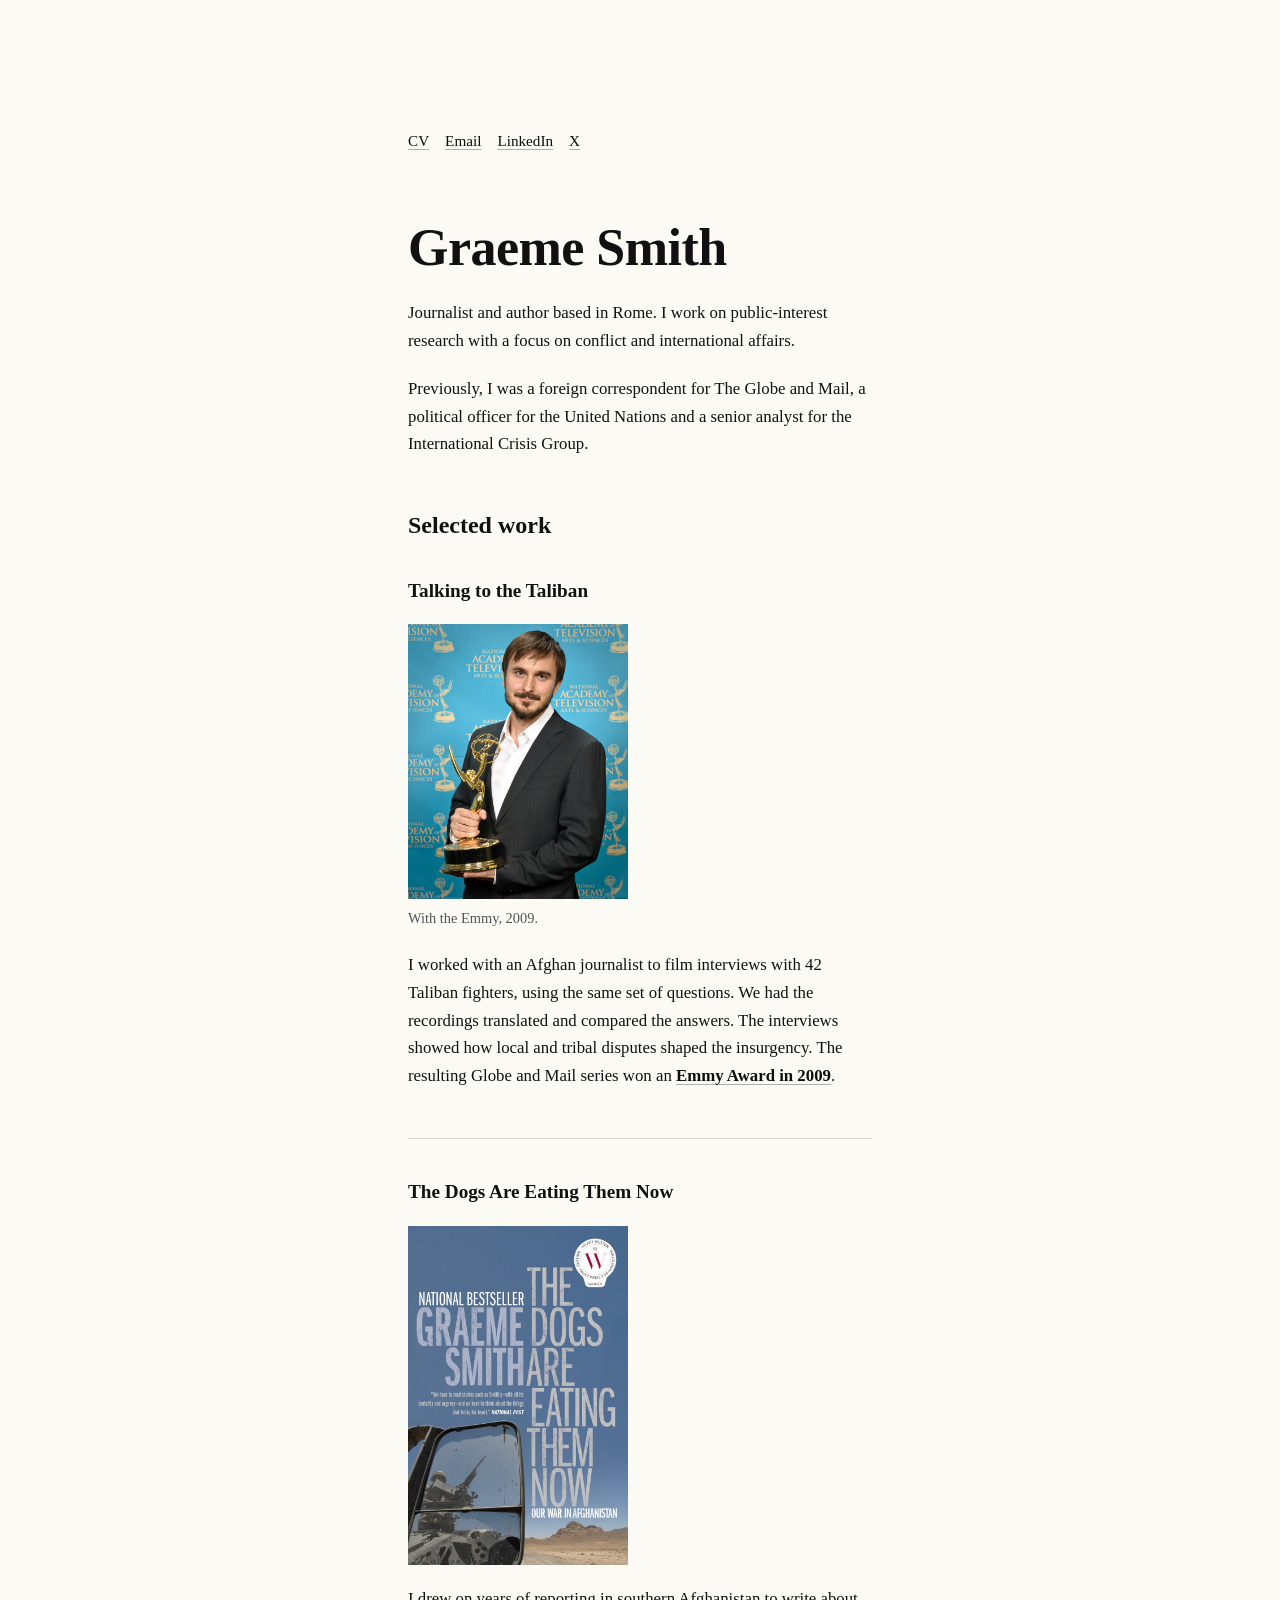
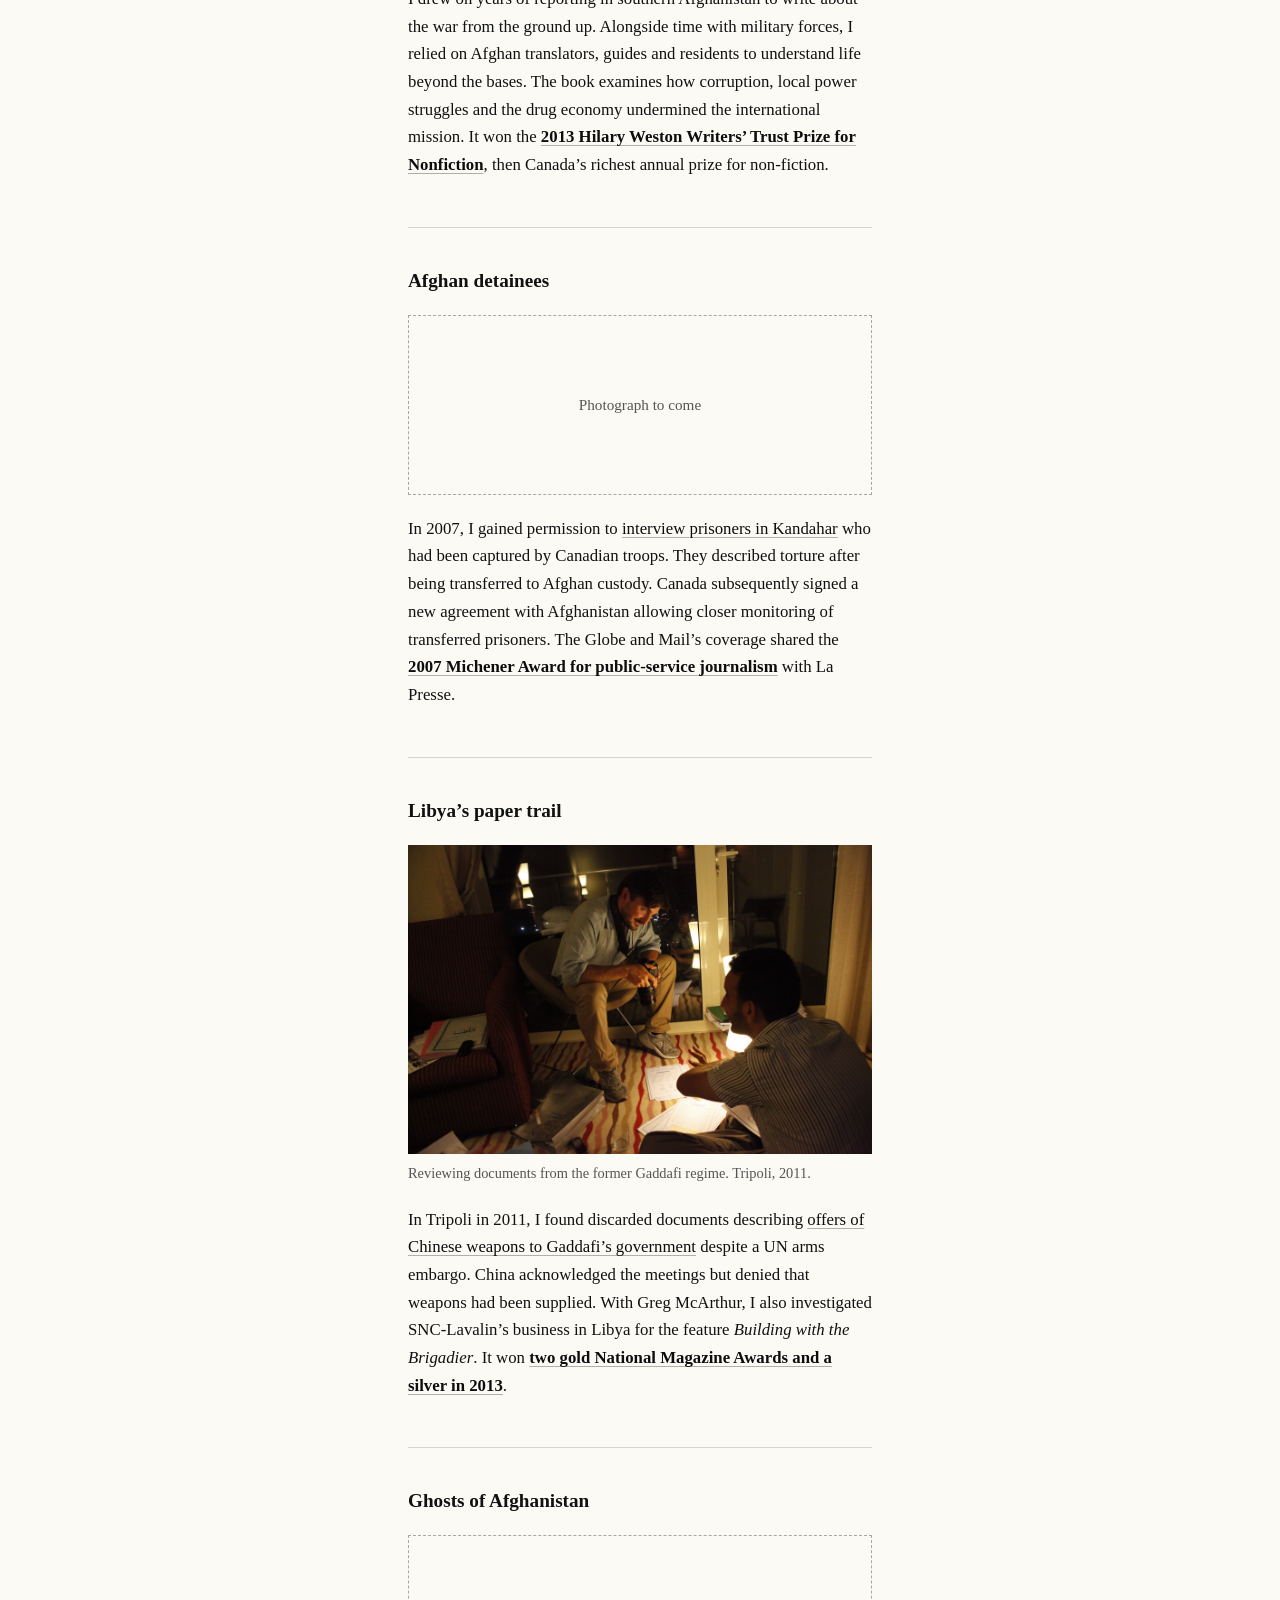
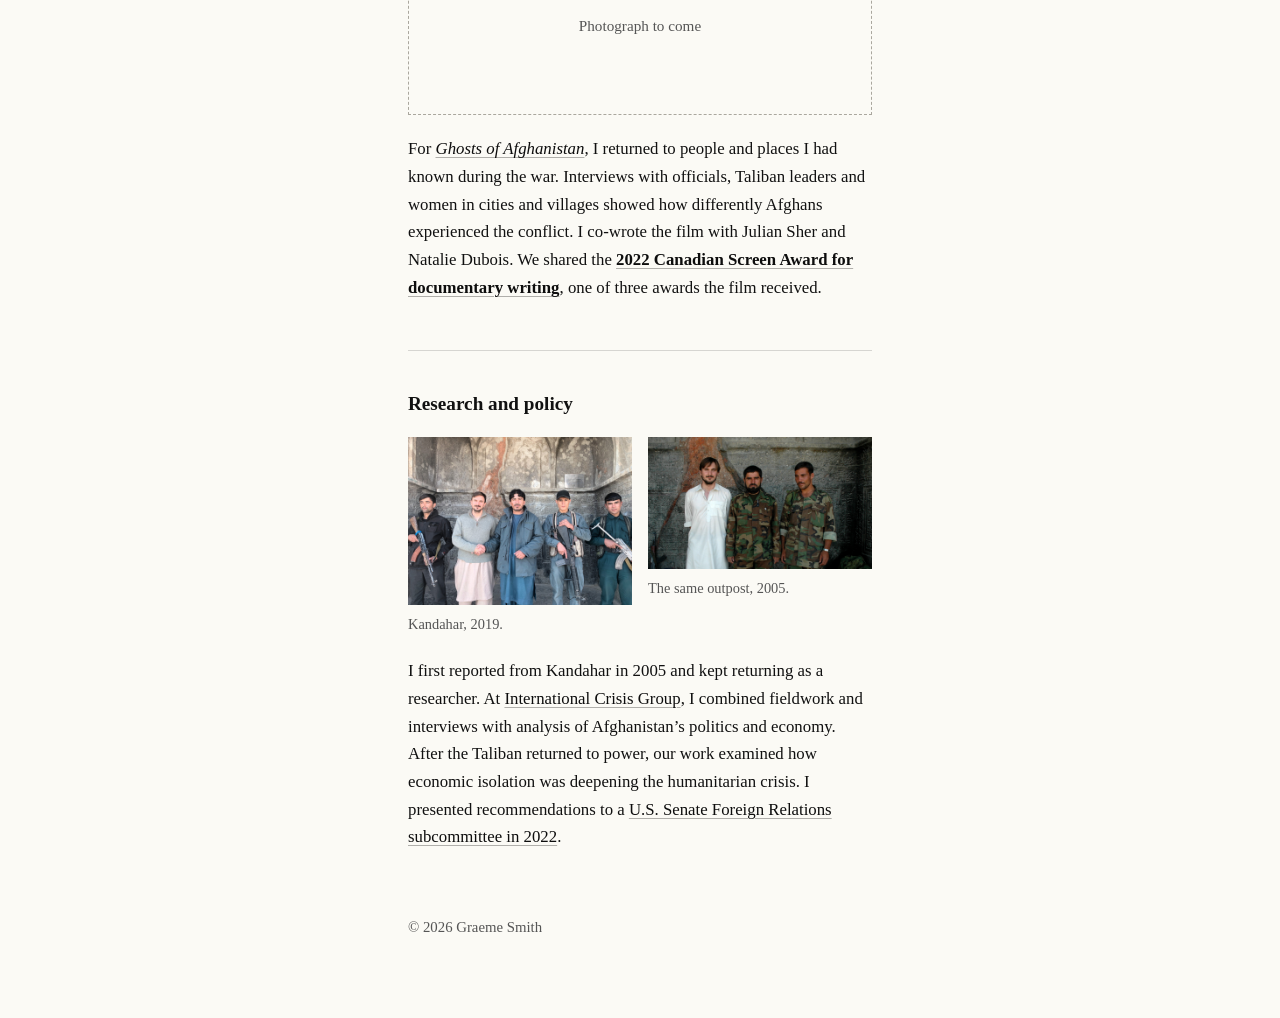
==== index.html @ 14d17f0c "Simplify header links and use revised biography" ====
<!doctype html>
<html lang="en">
<head>
  <meta charset="utf-8" />
  <title>Graeme Smith</title>
  <meta name="viewport" content="width=device-width, initial-scale=1" />
  <meta name="description" content="Graeme Smith is a journalist and author based in Rome. Public-interest research with a focus on conflict and international affairs." />
  <meta property="og:title" content="Graeme Smith" />
  <meta property="og:description" content="Journalist and author. Public-interest research with a focus on conflict and international affairs." />
  <meta property="og:type" content="website" />
  <meta property="og:url" content="https://graemesmith.com/" />
  <style>
    :root {
      --bg: #FBFAF5;
      --fg: #111111;
      --muted: #555555;
      --link: #0d0d0d;
      --line: rgba(0,0,0,0.15);
      --link-underline: rgba(0,0,0,0.3);
      --maxw: 58ch;
    }
    html, body { min-height: 100%; }
    body {
      margin: 0;
      background: var(--bg);
      color: var(--fg);
      font-family: ui-serif, Georgia, Cambria, "Times New Roman", Times, serif;
      line-height: 1.65;
      -webkit-font-smoothing: antialiased;
      text-rendering: optimizeLegibility;
    }
    .wrap {
      max-width: var(--maxw);
      padding: 8rem 1.25rem 4rem;
      margin: 0 auto;
    }
    a {
      color: var(--link);
      text-decoration: underline;
      text-decoration-color: var(--link-underline);
      text-underline-offset: 0.2em;
      text-decoration-thickness: 1px;
    }
    a:hover { text-decoration-color: currentColor; }
    a:focus-visible {
      outline: 2px solid currentColor;
      outline-offset: 4px;
    }
    header nav {
      display: flex;
      flex-wrap: wrap;
      gap: 1rem;
    }
    header nav {
      font-size: 0.95rem;
      margin-bottom: 4rem;
    }
    h1 {
      font-weight: 600;
      font-size: clamp(2.25rem, 4.5vw, 3.25rem);
      line-height: 1.2;
      letter-spacing: -0.01em;
      margin: 0 0 1.25rem;
    }
    .bio { margin: 0; font-size: 1.05rem; }
    .bio + .bio { margin-top: 1.25rem; }
    .selected-work { margin-top: 3rem; }
    h2 {
      font-weight: 600;
      font-size: 1.5rem;
      margin: 0 0 2rem;
    }
    h3 {
      font-weight: 600;
      font-size: 1.2rem;
      line-height: 1.4;
      margin: 0 0 1.25rem;
    }
    article + article {
      border-top: 1px solid var(--line);
      margin-top: 3rem;
      padding-top: 2.5rem;
    }
    .story {
      font-size: 1.05rem;
      margin: 1.25rem 0 0;
    }
    figure { margin: 0; }
    img {
      display: block;
      width: 100%;
      height: auto;
    }
    figcaption {
      margin-top: 0.5rem;
      color: var(--muted);
      font-size: 0.9rem;
    }
    .portrait { max-width: 220px; }
    .book-cover { max-width: 220px; }
    .photo-pair {
      display: grid;
      grid-template-columns: repeat(2, minmax(0, 1fr));
      align-items: start;
      gap: 1rem;
    }
    .photo-placeholder {
      box-sizing: border-box;
      min-height: 180px;
      border: 1px dashed #aaa79e;
      display: grid;
      place-items: center;
      padding: 1rem;
      color: var(--muted);
      text-align: center;
      font-size: 0.95rem;
    }
    footer {
      margin-top: 4rem;
      font-size: 0.925rem;
      color: var(--muted);
    }
    @media (max-width: 520px) {
      .wrap { padding-top: 5rem; }
      .photo-pair { grid-template-columns: 1fr; }
    }
  </style>
</head>
<body>
  <main class="wrap" id="top">
    <header>
      <nav aria-label="Site">
        <a href="Graeme-Smith-CV.pdf">CV</a>
        <a href="mailto:smithg@gmail.com">Email</a>
        <a href="https://www.linkedin.com/in/smithkabul/" rel="me">LinkedIn</a>
        <a href="https://x.com/smithkabul" rel="me">X</a>
      </nav>
    </header>

    <h1>Graeme Smith</h1>
    <p class="bio">Journalist and author based in Rome. I work on public-interest research with a focus on conflict and international affairs.</p>
    <p class="bio">Previously, I was a foreign correspondent for The Globe and Mail, a political officer for the United Nations and a senior analyst for the International Crisis Group.</p>

    <section class="selected-work" id="selected-work" aria-labelledby="work-heading">
      <h2 id="work-heading">Selected work</h2>

      <article aria-labelledby="taliban-heading">
        <h3 id="taliban-heading">Talking to the Taliban</h3>
        <figure class="portrait">
          <img src="images/graeme-smith-emmy-2009.jpg" width="400" height="500" alt="Graeme Smith holding the Emmy Award for Talking to the Taliban in 2009" decoding="async" />
          <figcaption>With the Emmy, 2009.</figcaption>
        </figure>
        <p class="story">I worked with an Afghan journalist to film interviews with 42 Taliban fighters, using the same set of questions. We had the recordings translated and compared the answers. The interviews showed how local and tribal disputes shaped the insurgency. The resulting Globe and Mail series won an <a href="https://www.torontomu.ca/content/dam/senate/senate-meetings/agenda/2009/20091103agenmin.pdf#page=10" aria-label="Emmy Award record (PDF)"><strong>Emmy Award in 2009</strong></a>.</p>
      </article>

      <article aria-labelledby="book-heading">
        <h3 id="book-heading">The Dogs Are Eating Them Now</h3>
        <figure class="book-cover">
          <a href="https://www.penguinrandomhouse.com/books/675215/the-dogs-are-eating-them-now-by-graeme-smith/">
            <img src="images/the-dogs-are-eating-them-now-cover.jpg" width="778" height="1200" alt="Cover of The Dogs Are Eating Them Now: Our War in Afghanistan, by Graeme Smith" loading="lazy" decoding="async" />
          </a>
        </figure>
        <p class="story">I drew on years of reporting in southern Afghanistan to write about the war from the ground up. Alongside time with military forces, I relied on Afghan translators, guides and residents to understand life beyond the bases. The book examines how corruption, local power struggles and the drug economy undermined the international mission. It won the <a href="https://www.writerstrust.com/authors/graeme-smith"><strong>2013 Hilary Weston Writers’ Trust Prize for Nonfiction</strong></a>, then Canada’s richest annual prize for non-fiction.</p>
      </article>

      <article aria-labelledby="detainees-heading">
        <h3 id="detainees-heading">Afghan detainees</h3>
        <div class="photo-placeholder" role="img" aria-label="Photograph placeholder for the Afghan detainee reporting">Photograph to come</div>
        <p class="story">In 2007, I gained permission to <a href="https://rabble.ca/general/reporting-torture-afghanistan/">interview prisoners in Kandahar</a> who had been captured by Canadian troops. They described torture after being transferred to Afghan custody. Canada subsequently signed a new agreement with Afghanistan allowing closer monitoring of transferred prisoners. The Globe and Mail’s coverage shared the <a href="https://www.michenerawards.ca/the-michener-award/info/"><strong>2007 Michener Award for public-service journalism</strong></a> with La Presse.</p>
      </article>

      <article aria-labelledby="libya-heading">
        <h3 id="libya-heading">Libya’s paper trail</h3>
        <figure>
          <img src="images/graeme-smith-tripoli-2011.jpg" width="2048" height="1365" alt="Graeme Smith examining documents while reporting in Tripoli in 2011" loading="lazy" decoding="async" />
          <figcaption>Reviewing documents from the former Gaddafi regime. Tripoli, 2011.</figcaption>
        </figure>
        <p class="story">In Tripoli in 2011, I found discarded documents describing <a href="https://www.abc.net.au/worldtoday/archive/articles/2011/09/06/s3310943.htm">offers of Chinese weapons to Gaddafi’s government</a> despite a UN arms embargo. China acknowledged the meetings but denied that weapons had been supplied. With Greg McArthur, I also investigated SNC-Lavalin’s business in Libya for the feature <cite>Building with the Brigadier</cite>. It won <a href="https://magazine-awards.com/en/2013/06/07/announcing-the-winners-of-the-36th-national-magazine-awards/"><strong>two gold National Magazine Awards and a silver in 2013</strong></a>.</p>
      </article>

      <article aria-labelledby="ghosts-heading">
        <h3 id="ghosts-heading">Ghosts of Afghanistan</h3>
        <div class="photo-placeholder" role="img" aria-label="Photograph placeholder for Ghosts of Afghanistan">Photograph to come</div>
        <p class="story">For <a href="https://javafilms.fr/film/ghosts-of-afghanistan/"><cite>Ghosts of Afghanistan</cite></a>, I returned to people and places I had known during the war. Interviews with officials, Taliban leaders and women in cities and villages showed how differently Afghans experienced the conflict. I co-wrote the film with Julian Sher and Natalie Dubois. We shared the <a href="https://tvo.me/tvo-and-tvokids-earn-major-honours-at-2022-canadian-screen-awards/"><strong>2022 Canadian Screen Award for documentary writing</strong></a>, one of three awards the film received.</p>
      </article>

      <article aria-labelledby="research-heading">
        <h3 id="research-heading">Research and policy</h3>
        <div class="photo-pair">
          <figure>
            <img src="images/graeme-smith-kandahar-2019.jpg" width="2048" height="1536" alt="Graeme Smith with men at a military outpost on the western outskirts of Kandahar city in 2019" loading="lazy" decoding="async" />
            <figcaption>Kandahar, 2019.</figcaption>
          </figure>
          <figure>
            <img src="images/graeme-smith-kandahar-2005.jpg" width="2048" height="1204" alt="Graeme Smith with men at the same military outpost in Kandahar in 2005" loading="lazy" decoding="async" />
            <figcaption>The same outpost, 2005.</figcaption>
          </figure>
        </div>
        <p class="story">I first reported from Kandahar in 2005 and kept returning as a researcher. At <a href="https://www.crisisgroup.org/who-we-are/people/graeme-smith">International Crisis Group</a>, I combined fieldwork and interviews with analysis of Afghanistan’s politics and economy. After the Taliban returned to power, our work examined how economic isolation was deepening the humanitarian crisis. I presented recommendations to a <a href="https://www.foreign.senate.gov/imo/media/doc/020922_Smith_Testimony.pdf" aria-label="Written testimony to the U.S. Senate Foreign Relations subcommittee (PDF)">U.S. Senate Foreign Relations subcommittee in 2022</a>.</p>
      </article>
    </section>

    <footer>
      <p>© <span id="y"></span> Graeme Smith</p>
    </footer>
  </main>

  <script>
    document.getElementById('y').textContent = new Date().getFullYear();
  </script>
</body>
</html>
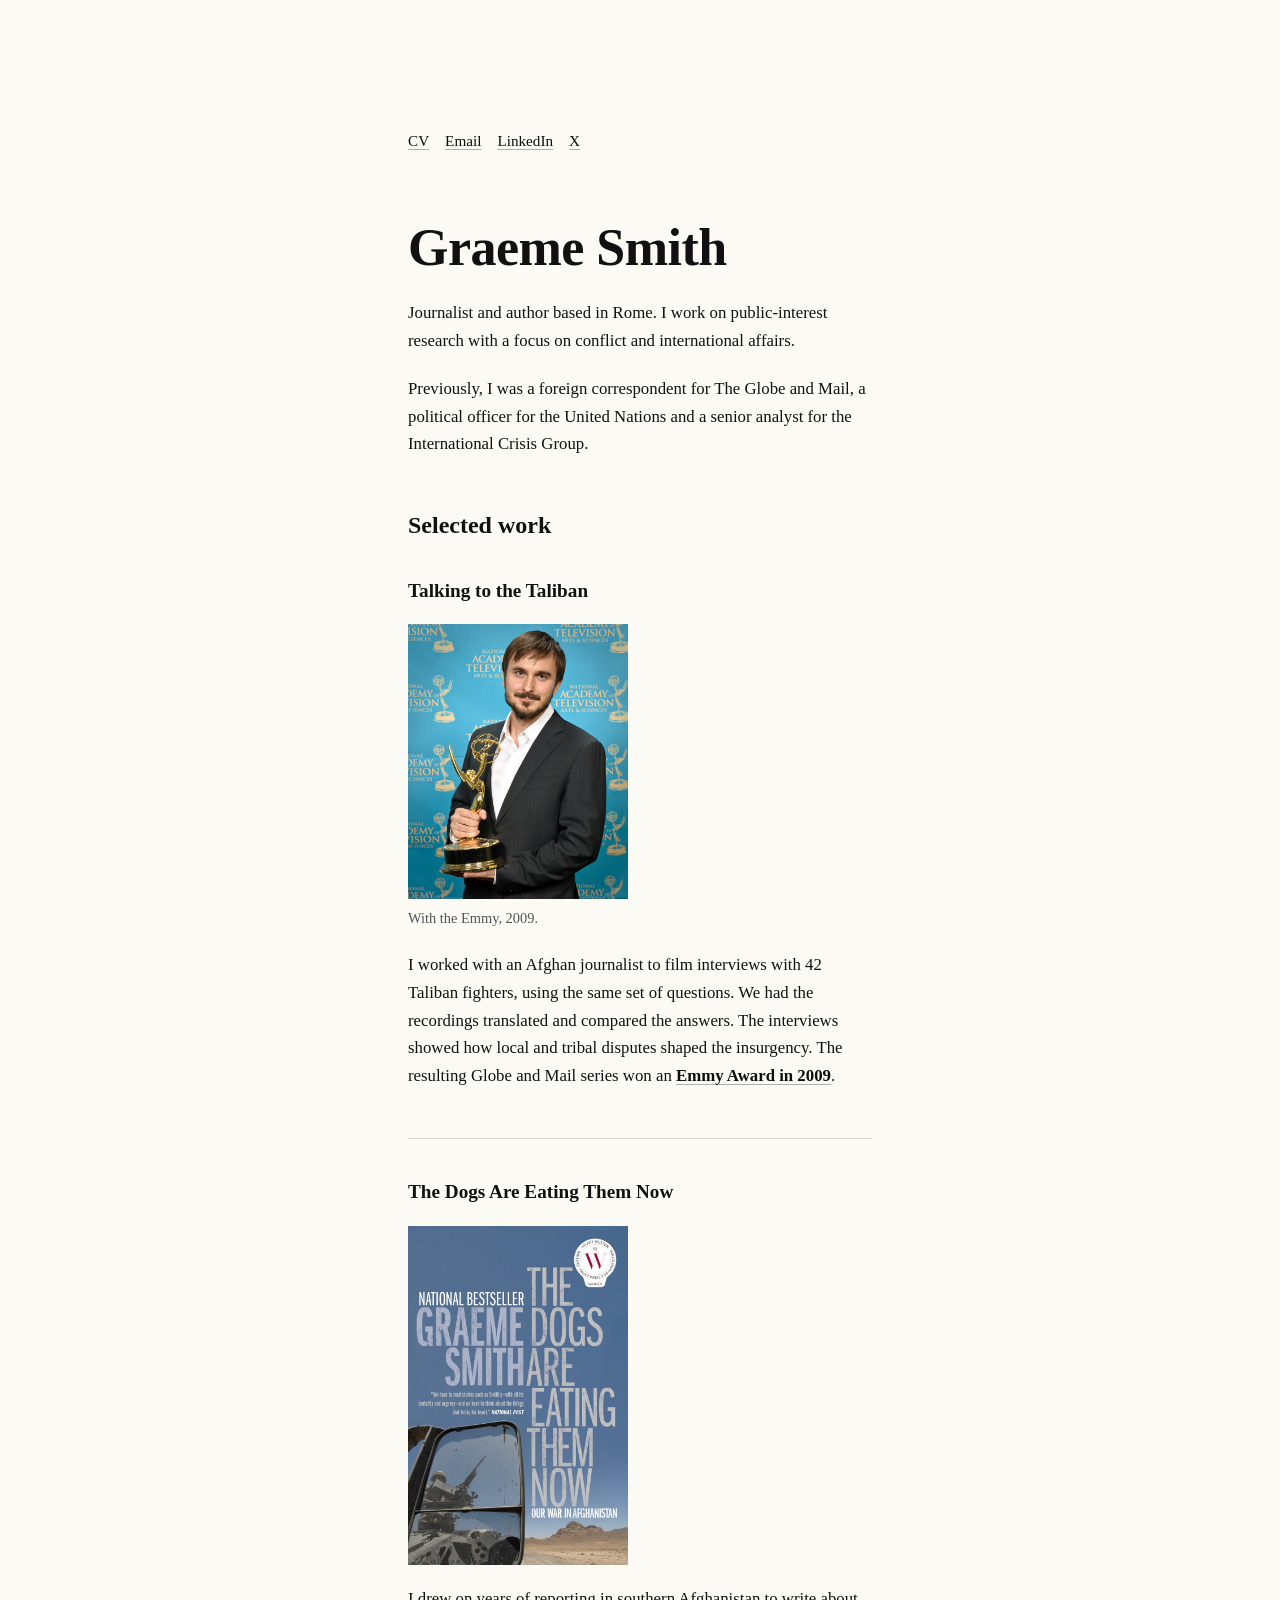
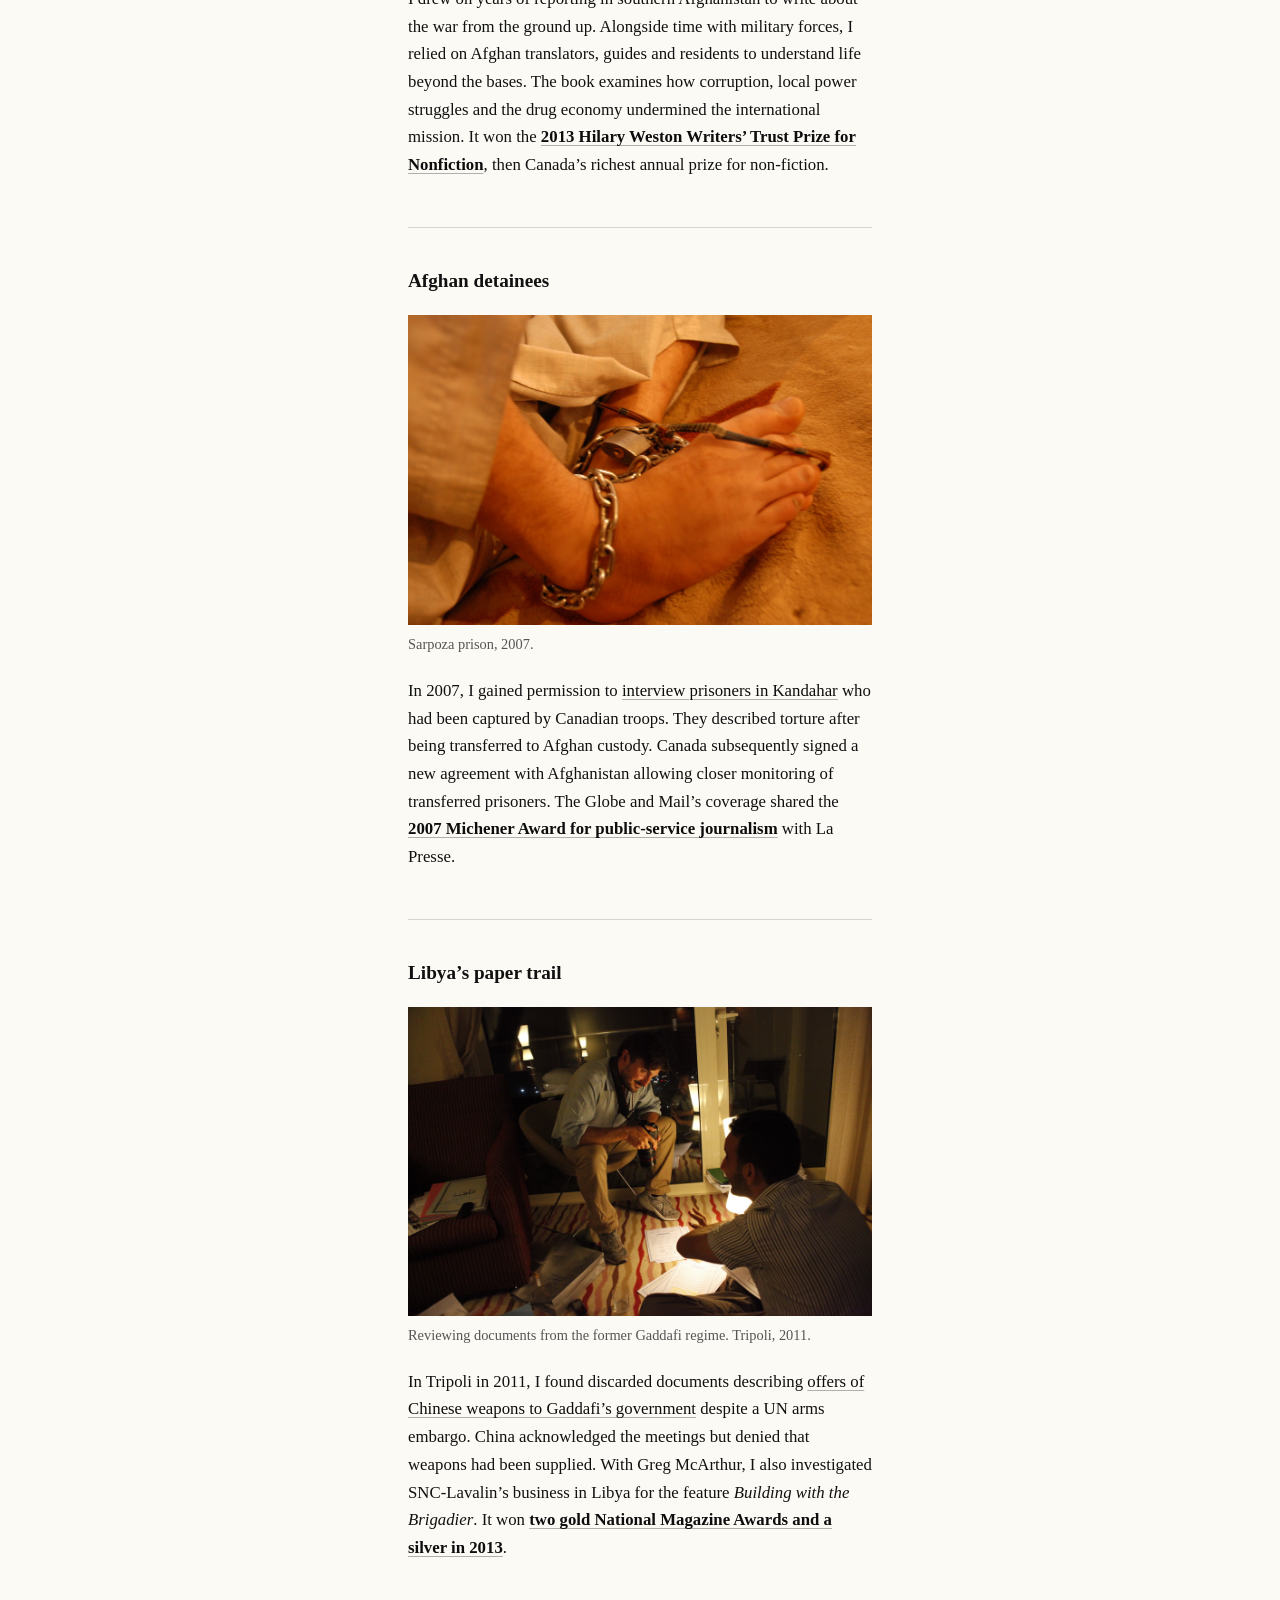
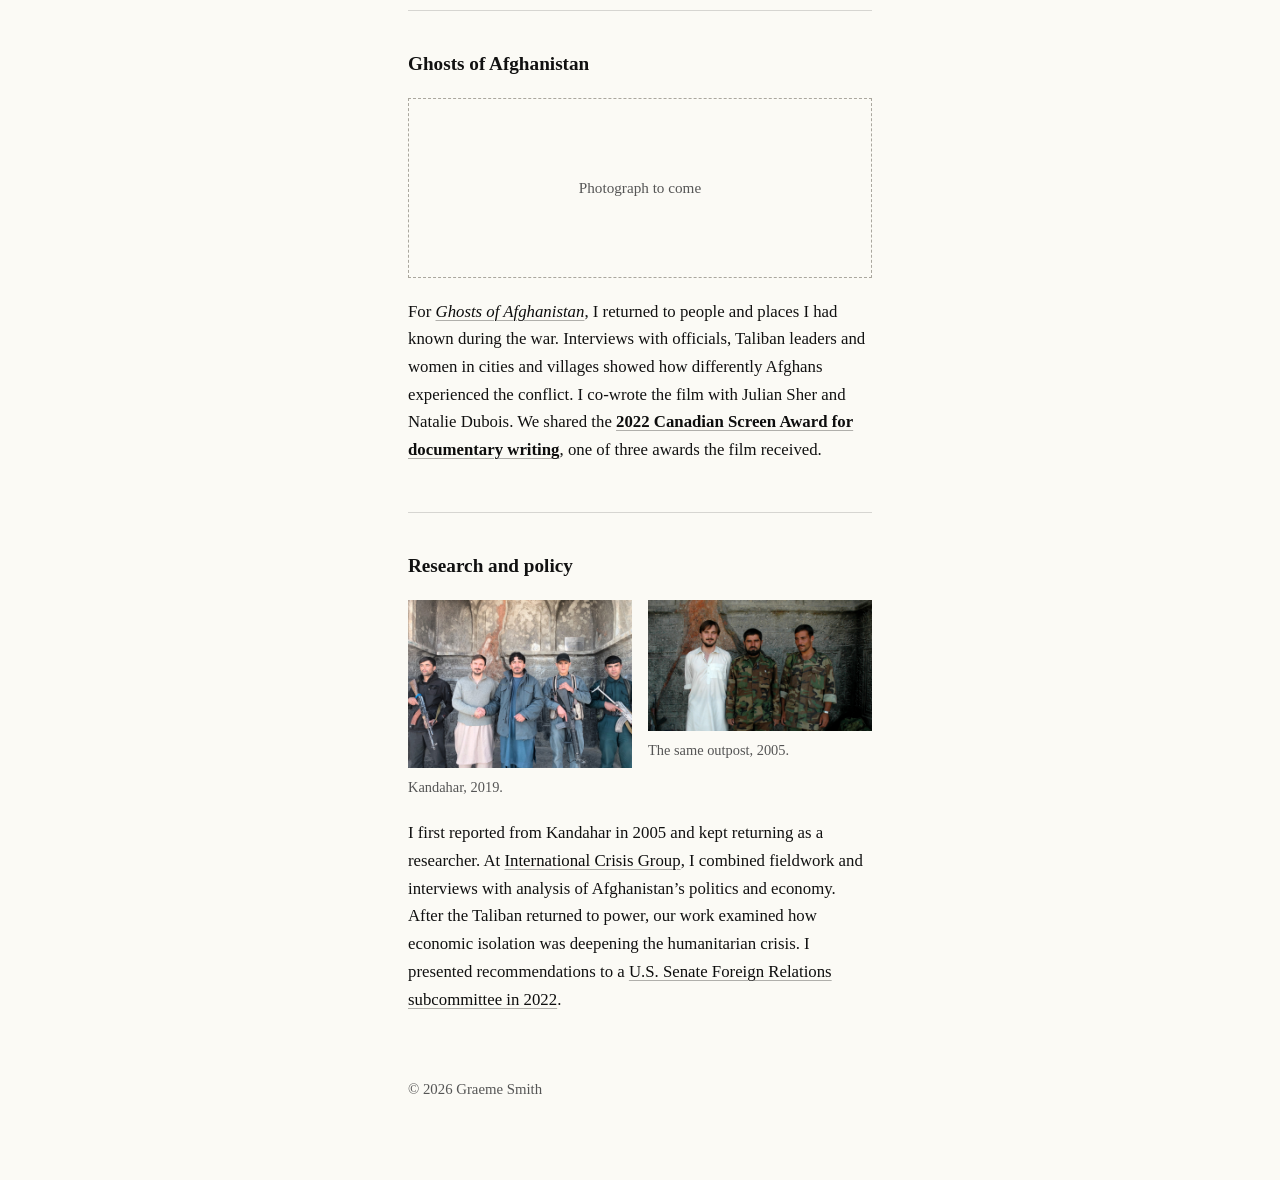
==== commit 92129861: "Add the supplied Sarpoza prison photograph to detainee reporting" ====
--- a/index.html
+++ b/index.html
@@ -165,7 +165,10 @@
 
       <article aria-labelledby="detainees-heading">
         <h3 id="detainees-heading">Afghan detainees</h3>
-        <div class="photo-placeholder" role="img" aria-label="Photograph placeholder for the Afghan detainee reporting">Photograph to come</div>
+        <figure>
+          <img src="images/sarpoza-prison-2007.jpg" width="2048" height="1370" alt="Chained ankles at Sarpoza prison in 2007" loading="lazy" decoding="async" />
+          <figcaption>Sarpoza prison, 2007.</figcaption>
+        </figure>
         <p class="story">In 2007, I gained permission to <a href="https://rabble.ca/general/reporting-torture-afghanistan/">interview prisoners in Kandahar</a> who had been captured by Canadian troops. They described torture after being transferred to Afghan custody. Canada subsequently signed a new agreement with Afghanistan allowing closer monitoring of transferred prisoners. The Globe and Mail’s coverage shared the <a href="https://www.michenerawards.ca/the-michener-award/info/"><strong>2007 Michener Award for public-service journalism</strong></a> with La Presse.</p>
       </article>
 
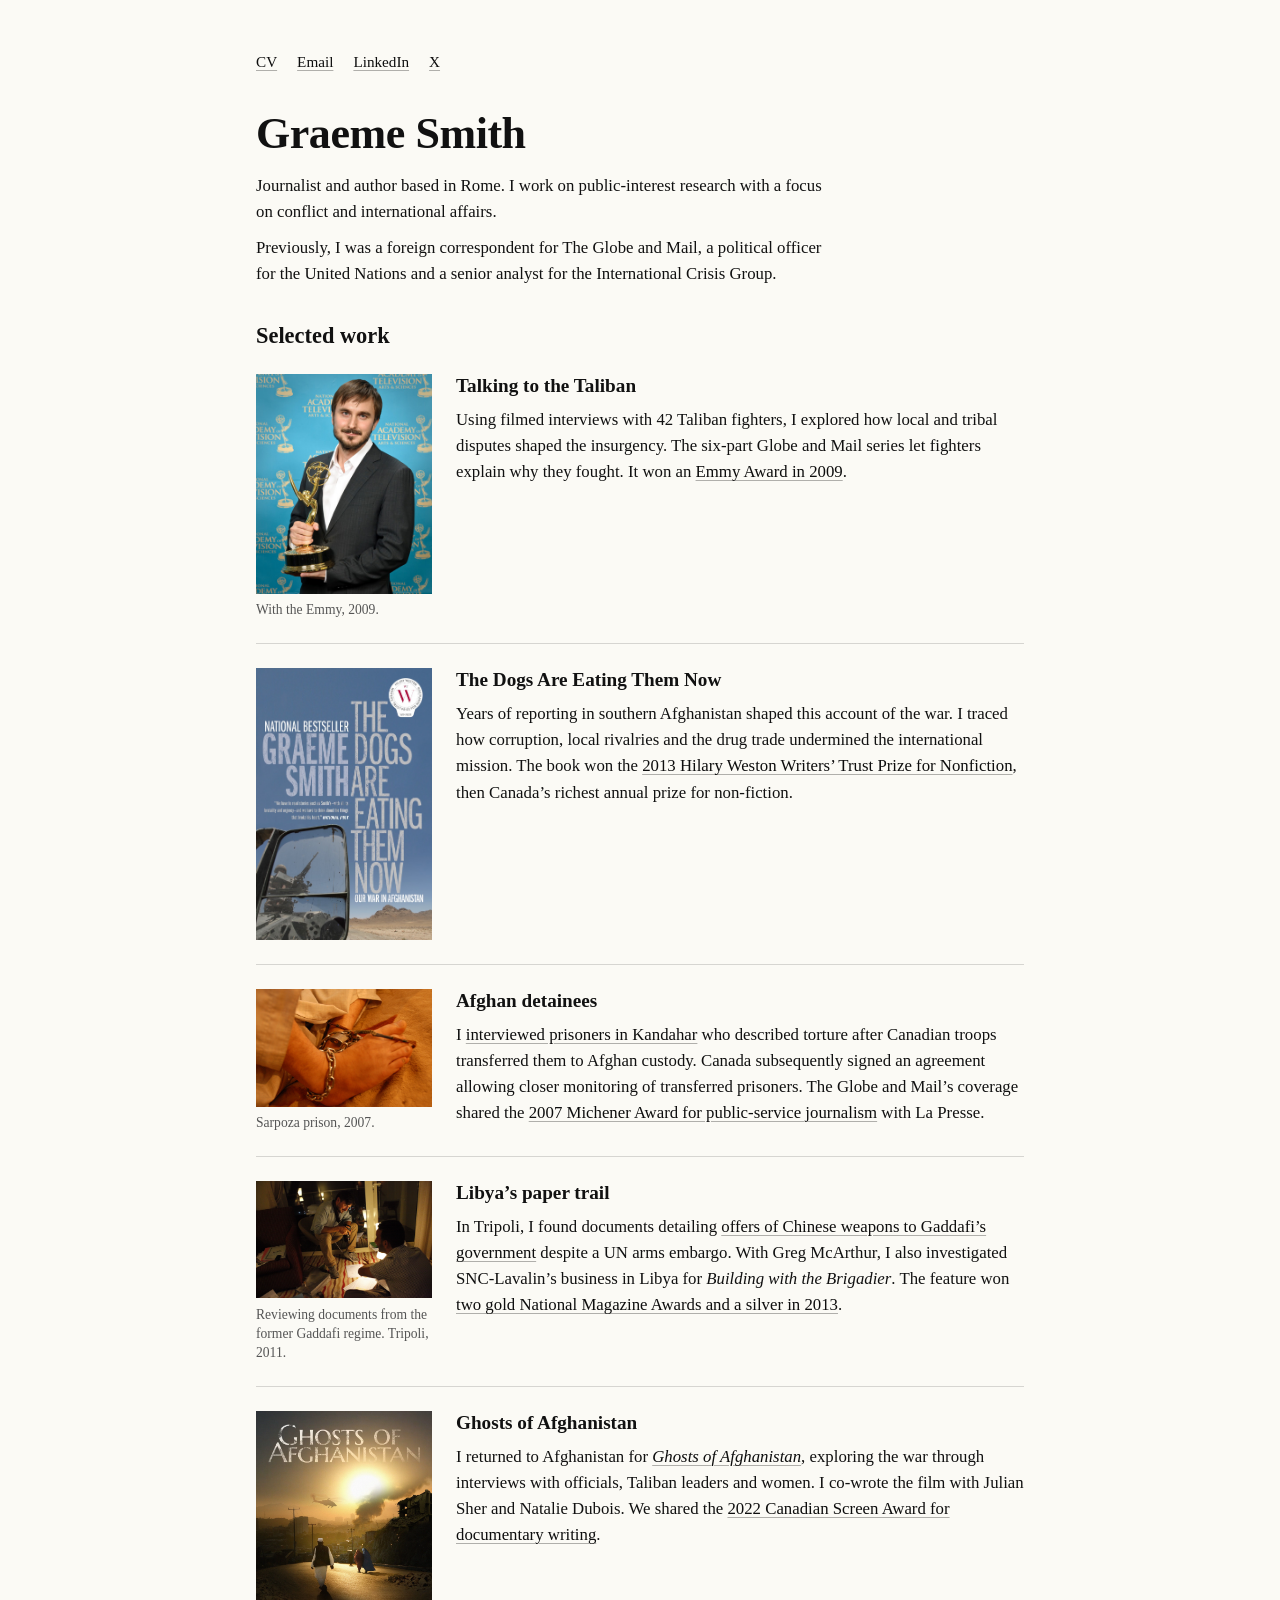
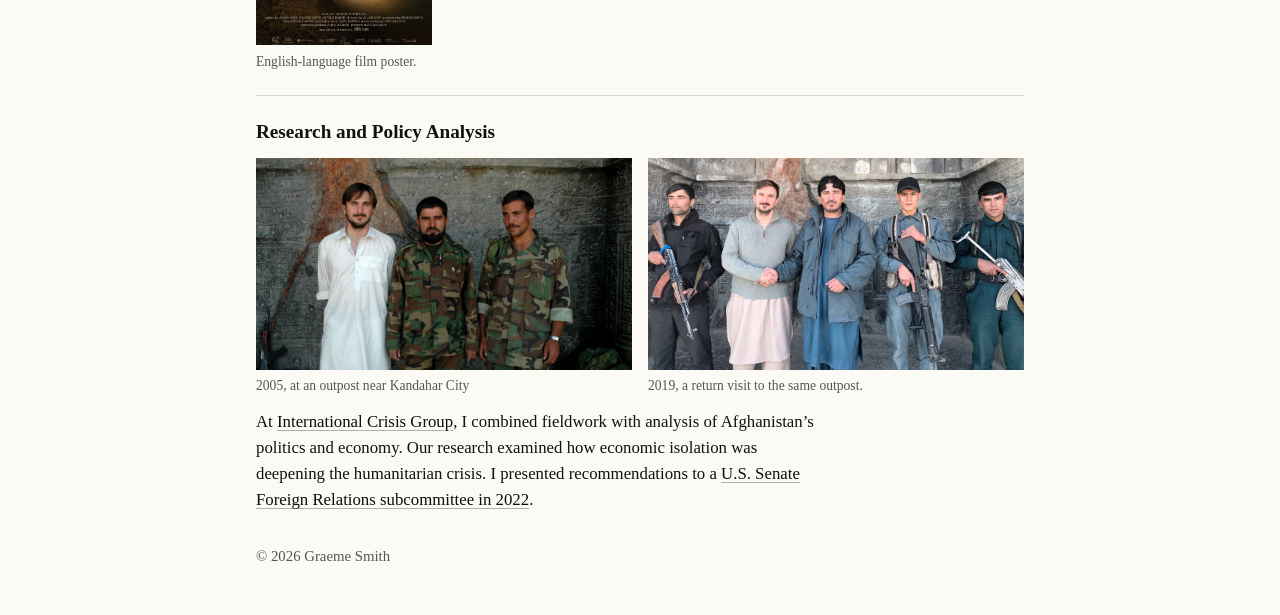
==== commit 63032b87: "Finalize approved website copy, responsive layout and photographs" ====
--- a/index.html
+++ b/index.html
@@ -17,7 +17,7 @@
       --link: #0d0d0d;
       --line: rgba(0,0,0,0.15);
       --link-underline: rgba(0,0,0,0.3);
-      --maxw: 58ch;
+      --maxw: 48rem;
     }
     html, body { min-height: 100%; }
     body {
@@ -25,13 +25,13 @@
       background: var(--bg);
       color: var(--fg);
       font-family: ui-serif, Georgia, Cambria, "Times New Roman", Times, serif;
-      line-height: 1.65;
+      line-height: 1.55;
       -webkit-font-smoothing: antialiased;
       text-rendering: optimizeLegibility;
     }
     .wrap {
       max-width: var(--maxw);
-      padding: 8rem 1.25rem 4rem;
+      padding: 2.5rem 1.5rem 2rem;
       margin: 0 auto;
     }
     a {
@@ -49,41 +49,50 @@
     header nav {
       display: flex;
       flex-wrap: wrap;
-      gap: 1rem;
-    }
-    header nav {
+      gap: 0.25rem 1.25rem;
       font-size: 0.95rem;
-      margin-bottom: 4rem;
-    }
+      margin-bottom: 1.5rem;
+    }
+    header nav a { display: inline-flex; align-items: center; min-height: 2.75rem; }
     h1 {
       font-weight: 600;
-      font-size: clamp(2.25rem, 4.5vw, 3.25rem);
+      font-size: clamp(2.1rem, 4.5vw, 2.75rem);
       line-height: 1.2;
       letter-spacing: -0.01em;
-      margin: 0 0 1.25rem;
-    }
-    .bio { margin: 0; font-size: 1.05rem; }
-    .bio + .bio { margin-top: 1.25rem; }
-    .selected-work { margin-top: 3rem; }
+      margin: 0 0 0.75rem;
+    }
+    .bio { max-width: 68ch; margin: 0; font-size: 1.05rem; }
+    .bio + .bio { margin-top: 0.65rem; }
+    .selected-work { margin-top: 2rem; }
     h2 {
       font-weight: 600;
-      font-size: 1.5rem;
-      margin: 0 0 2rem;
+      font-size: 1.4rem;
+      margin: 0 0 1.25rem;
     }
     h3 {
       font-weight: 600;
       font-size: 1.2rem;
-      line-height: 1.4;
-      margin: 0 0 1.25rem;
-    }
+      line-height: 1.3;
+      margin: 0;
+    }
+    article {
+      display: grid;
+      grid-template-columns: 11rem minmax(0, 1fr);
+      grid-template-rows: min-content 1fr;
+      column-gap: 1.5rem;
+      row-gap: 0.5rem;
+      align-items: start;
+    }
+    article > h3, article > .story { grid-column: 2; }
+    article > figure, article > .photo-pair { grid-column: 1; grid-row: 1 / span 2; }
     article + article {
       border-top: 1px solid var(--line);
-      margin-top: 3rem;
-      padding-top: 2.5rem;
+      margin-top: 1.5rem;
+      padding-top: 1.5rem;
     }
     .story {
       font-size: 1.05rem;
-      margin: 1.25rem 0 0;
+      margin: 0;
     }
     figure { margin: 0; }
     img {
@@ -92,37 +101,55 @@
       height: auto;
     }
     figcaption {
-      margin-top: 0.5rem;
+      margin-top: 0.4rem;
       color: var(--muted);
-      font-size: 0.9rem;
+      font-size: 0.85rem;
+      line-height: 1.4;
     }
     .portrait { max-width: 220px; }
     .book-cover { max-width: 220px; }
+    .film-poster { max-width: 220px; }
+    .research-entry { display: block; }
+    .research-entry > h3 { margin-bottom: 0.85rem; }
+    .research-entry > .story { max-width: 68ch; }
+    .research-entry > .photo-pair { margin: 0 0 0.85rem; }
     .photo-pair {
       display: grid;
       grid-template-columns: repeat(2, minmax(0, 1fr));
+      grid-template-areas: "before after";
+      direction: ltr;
       align-items: start;
       gap: 1rem;
     }
-    .photo-placeholder {
-      box-sizing: border-box;
-      min-height: 180px;
-      border: 1px dashed #aaa79e;
-      display: grid;
-      place-items: center;
-      padding: 1rem;
-      color: var(--muted);
-      text-align: center;
-      font-size: 0.95rem;
+    .photo-before { grid-area: before; }
+    .photo-after { grid-area: after; }
+    .photo-frame {
+      aspect-ratio: 16 / 9;
+      overflow: hidden;
+    }
+    .photo-frame img {
+      width: 100%;
+      height: 100%;
+      object-fit: cover;
+      object-position: center bottom;
     }
     footer {
-      margin-top: 4rem;
+      margin-top: 2rem;
       font-size: 0.925rem;
       color: var(--muted);
     }
-    @media (max-width: 520px) {
-      .wrap { padding-top: 5rem; }
-      .photo-pair { grid-template-columns: 1fr; }
+    @media (max-width: 640px) {
+      .wrap { padding: 1rem 1.25rem 1.5rem; }
+      header nav { margin-bottom: 1rem; }
+      .selected-work { margin-top: 1.5rem; }
+      article { display: block; }
+      article > h3 { margin-bottom: 0.75rem; }
+      article > figure, article > .photo-pair { margin-bottom: 0.85rem; }
+      .portrait, .book-cover, .film-poster { max-width: 160px; }
+      article + article { margin-top: 1.25rem; padding-top: 1.25rem; }
+    }
+    @media (max-width: 560px) {
+      .photo-pair { grid-template-columns: 1fr; grid-template-areas: "before" "after"; gap: 0.85rem; }
     }
   </style>
 </head>
@@ -150,7 +177,7 @@
           <img src="images/graeme-smith-emmy-2009.jpg" width="400" height="500" alt="Graeme Smith holding the Emmy Award for Talking to the Taliban in 2009" decoding="async" />
           <figcaption>With the Emmy, 2009.</figcaption>
         </figure>
-        <p class="story">I worked with an Afghan journalist to film interviews with 42 Taliban fighters, using the same set of questions. We had the recordings translated and compared the answers. The interviews showed how local and tribal disputes shaped the insurgency. The resulting Globe and Mail series won an <a href="https://www.torontomu.ca/content/dam/senate/senate-meetings/agenda/2009/20091103agenmin.pdf#page=10" aria-label="Emmy Award record (PDF)"><strong>Emmy Award in 2009</strong></a>.</p>
+        <p class="story">Using filmed interviews with 42 Taliban fighters, I explored how local and tribal disputes shaped the insurgency. The six-part Globe and Mail series let fighters explain why they fought. It won an <a href="https://www.torontomu.ca/content/dam/senate/senate-meetings/agenda/2009/20091103agenmin.pdf#page=10" aria-label="Emmy Award record (PDF)">Emmy Award in 2009</a>.</p>
       </article>
 
       <article aria-labelledby="book-heading">
@@ -160,7 +187,7 @@
             <img src="images/the-dogs-are-eating-them-now-cover.jpg" width="778" height="1200" alt="Cover of The Dogs Are Eating Them Now: Our War in Afghanistan, by Graeme Smith" loading="lazy" decoding="async" />
           </a>
         </figure>
-        <p class="story">I drew on years of reporting in southern Afghanistan to write about the war from the ground up. Alongside time with military forces, I relied on Afghan translators, guides and residents to understand life beyond the bases. The book examines how corruption, local power struggles and the drug economy undermined the international mission. It won the <a href="https://www.writerstrust.com/authors/graeme-smith"><strong>2013 Hilary Weston Writers’ Trust Prize for Nonfiction</strong></a>, then Canada’s richest annual prize for non-fiction.</p>
+        <p class="story">Years of reporting in southern Afghanistan shaped this account of the war. I traced how corruption, local rivalries and the drug trade undermined the international mission. The book won the <a href="https://www.writerstrust.com/authors/graeme-smith">2013 Hilary Weston Writers’ Trust Prize for Nonfiction</a>, then Canada’s richest annual prize for non-fiction.</p>
       </article>
 
       <article aria-labelledby="detainees-heading">
@@ -169,7 +196,7 @@
           <img src="images/sarpoza-prison-2007.jpg" width="2048" height="1370" alt="Chained ankles at Sarpoza prison in 2007" loading="lazy" decoding="async" />
           <figcaption>Sarpoza prison, 2007.</figcaption>
         </figure>
-        <p class="story">In 2007, I gained permission to <a href="https://rabble.ca/general/reporting-torture-afghanistan/">interview prisoners in Kandahar</a> who had been captured by Canadian troops. They described torture after being transferred to Afghan custody. Canada subsequently signed a new agreement with Afghanistan allowing closer monitoring of transferred prisoners. The Globe and Mail’s coverage shared the <a href="https://www.michenerawards.ca/the-michener-award/info/"><strong>2007 Michener Award for public-service journalism</strong></a> with La Presse.</p>
+        <p class="story">I <a href="https://rabble.ca/general/reporting-torture-afghanistan/">interviewed prisoners in Kandahar</a> who described torture after Canadian troops transferred them to Afghan custody. Canada subsequently signed an agreement allowing closer monitoring of transferred prisoners. The Globe and Mail’s coverage shared the <a href="https://www.michenerawards.ca/the-michener-award/info/">2007 Michener Award for public-service journalism</a> with La Presse.</p>
       </article>
 
       <article aria-labelledby="libya-heading">
@@ -178,28 +205,35 @@
           <img src="images/graeme-smith-tripoli-2011.jpg" width="2048" height="1365" alt="Graeme Smith examining documents while reporting in Tripoli in 2011" loading="lazy" decoding="async" />
           <figcaption>Reviewing documents from the former Gaddafi regime. Tripoli, 2011.</figcaption>
         </figure>
-        <p class="story">In Tripoli in 2011, I found discarded documents describing <a href="https://www.abc.net.au/worldtoday/archive/articles/2011/09/06/s3310943.htm">offers of Chinese weapons to Gaddafi’s government</a> despite a UN arms embargo. China acknowledged the meetings but denied that weapons had been supplied. With Greg McArthur, I also investigated SNC-Lavalin’s business in Libya for the feature <cite>Building with the Brigadier</cite>. It won <a href="https://magazine-awards.com/en/2013/06/07/announcing-the-winners-of-the-36th-national-magazine-awards/"><strong>two gold National Magazine Awards and a silver in 2013</strong></a>.</p>
+        <p class="story">In Tripoli, I found documents detailing <a href="https://www.abc.net.au/worldtoday/archive/articles/2011/09/06/s3310943.htm">offers of Chinese weapons to Gaddafi’s government</a> despite a UN arms embargo. With Greg McArthur, I also investigated SNC-Lavalin’s business in Libya for <cite>Building with the Brigadier</cite>. The feature won <a href="https://magazine-awards.com/en/2013/06/07/announcing-the-winners-of-the-36th-national-magazine-awards/">two gold National Magazine Awards and a silver in 2013</a>.</p>
       </article>
 
       <article aria-labelledby="ghosts-heading">
         <h3 id="ghosts-heading">Ghosts of Afghanistan</h3>
-        <div class="photo-placeholder" role="img" aria-label="Photograph placeholder for Ghosts of Afghanistan">Photograph to come</div>
-        <p class="story">For <a href="https://javafilms.fr/film/ghosts-of-afghanistan/"><cite>Ghosts of Afghanistan</cite></a>, I returned to people and places I had known during the war. Interviews with officials, Taliban leaders and women in cities and villages showed how differently Afghans experienced the conflict. I co-wrote the film with Julian Sher and Natalie Dubois. We shared the <a href="https://tvo.me/tvo-and-tvokids-earn-major-honours-at-2022-canadian-screen-awards/"><strong>2022 Canadian Screen Award for documentary writing</strong></a>, one of three awards the film received.</p>
-      </article>
-
-      <article aria-labelledby="research-heading">
-        <h3 id="research-heading">Research and policy</h3>
-        <div class="photo-pair">
-          <figure>
-            <img src="images/graeme-smith-kandahar-2019.jpg" width="2048" height="1536" alt="Graeme Smith with men at a military outpost on the western outskirts of Kandahar city in 2019" loading="lazy" decoding="async" />
-            <figcaption>Kandahar, 2019.</figcaption>
+        <figure class="film-poster">
+          <img src="images/ghosts-of-afghanistan-poster.webp" width="2500" height="3333" alt="English-language poster for Ghosts of Afghanistan" loading="lazy" decoding="async" />
+          <figcaption>English-language film poster.</figcaption>
+        </figure>
+        <p class="story">I returned to Afghanistan for <a href="https://javafilms.fr/film/ghosts-of-afghanistan/"><cite>Ghosts of Afghanistan</cite></a>, exploring the war through interviews with officials, Taliban leaders and women. I co-wrote the film with Julian Sher and Natalie Dubois. We shared the <a href="https://tvo.me/tvo-and-tvokids-earn-major-honours-at-2022-canadian-screen-awards/">2022 Canadian Screen Award for documentary writing</a>.</p>
+      </article>
+
+      <article class="research-entry" aria-labelledby="research-heading">
+        <h3 id="research-heading">Research and Policy Analysis</h3>
+        <div class="photo-pair" role="group" aria-label="Kandahar photographs from 2005 and 2019">
+          <figure class="photo-before">
+            <div class="photo-frame">
+              <img src="images/graeme-smith-kandahar-2005.jpg" width="2048" height="1204" alt="Graeme Smith with men at a military outpost on the western outskirts of Kandahar city in 2005" loading="lazy" decoding="async" />
+            </div>
+            <figcaption>2005, at an outpost near Kandahar City</figcaption>
           </figure>
-          <figure>
-            <img src="images/graeme-smith-kandahar-2005.jpg" width="2048" height="1204" alt="Graeme Smith with men at the same military outpost in Kandahar in 2005" loading="lazy" decoding="async" />
-            <figcaption>The same outpost, 2005.</figcaption>
+          <figure class="photo-after">
+            <div class="photo-frame">
+              <img src="images/graeme-smith-kandahar-2019.jpg" width="2048" height="1536" alt="Graeme Smith revisiting the same military outpost in Kandahar in 2019" loading="lazy" decoding="async" />
+            </div>
+            <figcaption>2019, a return visit to the same outpost.</figcaption>
           </figure>
         </div>
-        <p class="story">I first reported from Kandahar in 2005 and kept returning as a researcher. At <a href="https://www.crisisgroup.org/who-we-are/people/graeme-smith">International Crisis Group</a>, I combined fieldwork and interviews with analysis of Afghanistan’s politics and economy. After the Taliban returned to power, our work examined how economic isolation was deepening the humanitarian crisis. I presented recommendations to a <a href="https://www.foreign.senate.gov/imo/media/doc/020922_Smith_Testimony.pdf" aria-label="Written testimony to the U.S. Senate Foreign Relations subcommittee (PDF)">U.S. Senate Foreign Relations subcommittee in 2022</a>.</p>
+        <p class="story">At <a href="https://www.crisisgroup.org/who-we-are/people/graeme-smith">International Crisis Group</a>, I combined fieldwork with analysis of Afghanistan’s politics and economy. Our research examined how economic isolation was deepening the humanitarian crisis. I presented recommendations to a <a href="https://www.foreign.senate.gov/imo/media/doc/020922_Smith_Testimony.pdf" aria-label="Written testimony to the U.S. Senate Foreign Relations subcommittee (PDF)">U.S. Senate Foreign Relations subcommittee in 2022</a>.</p>
       </article>
     </section>
 
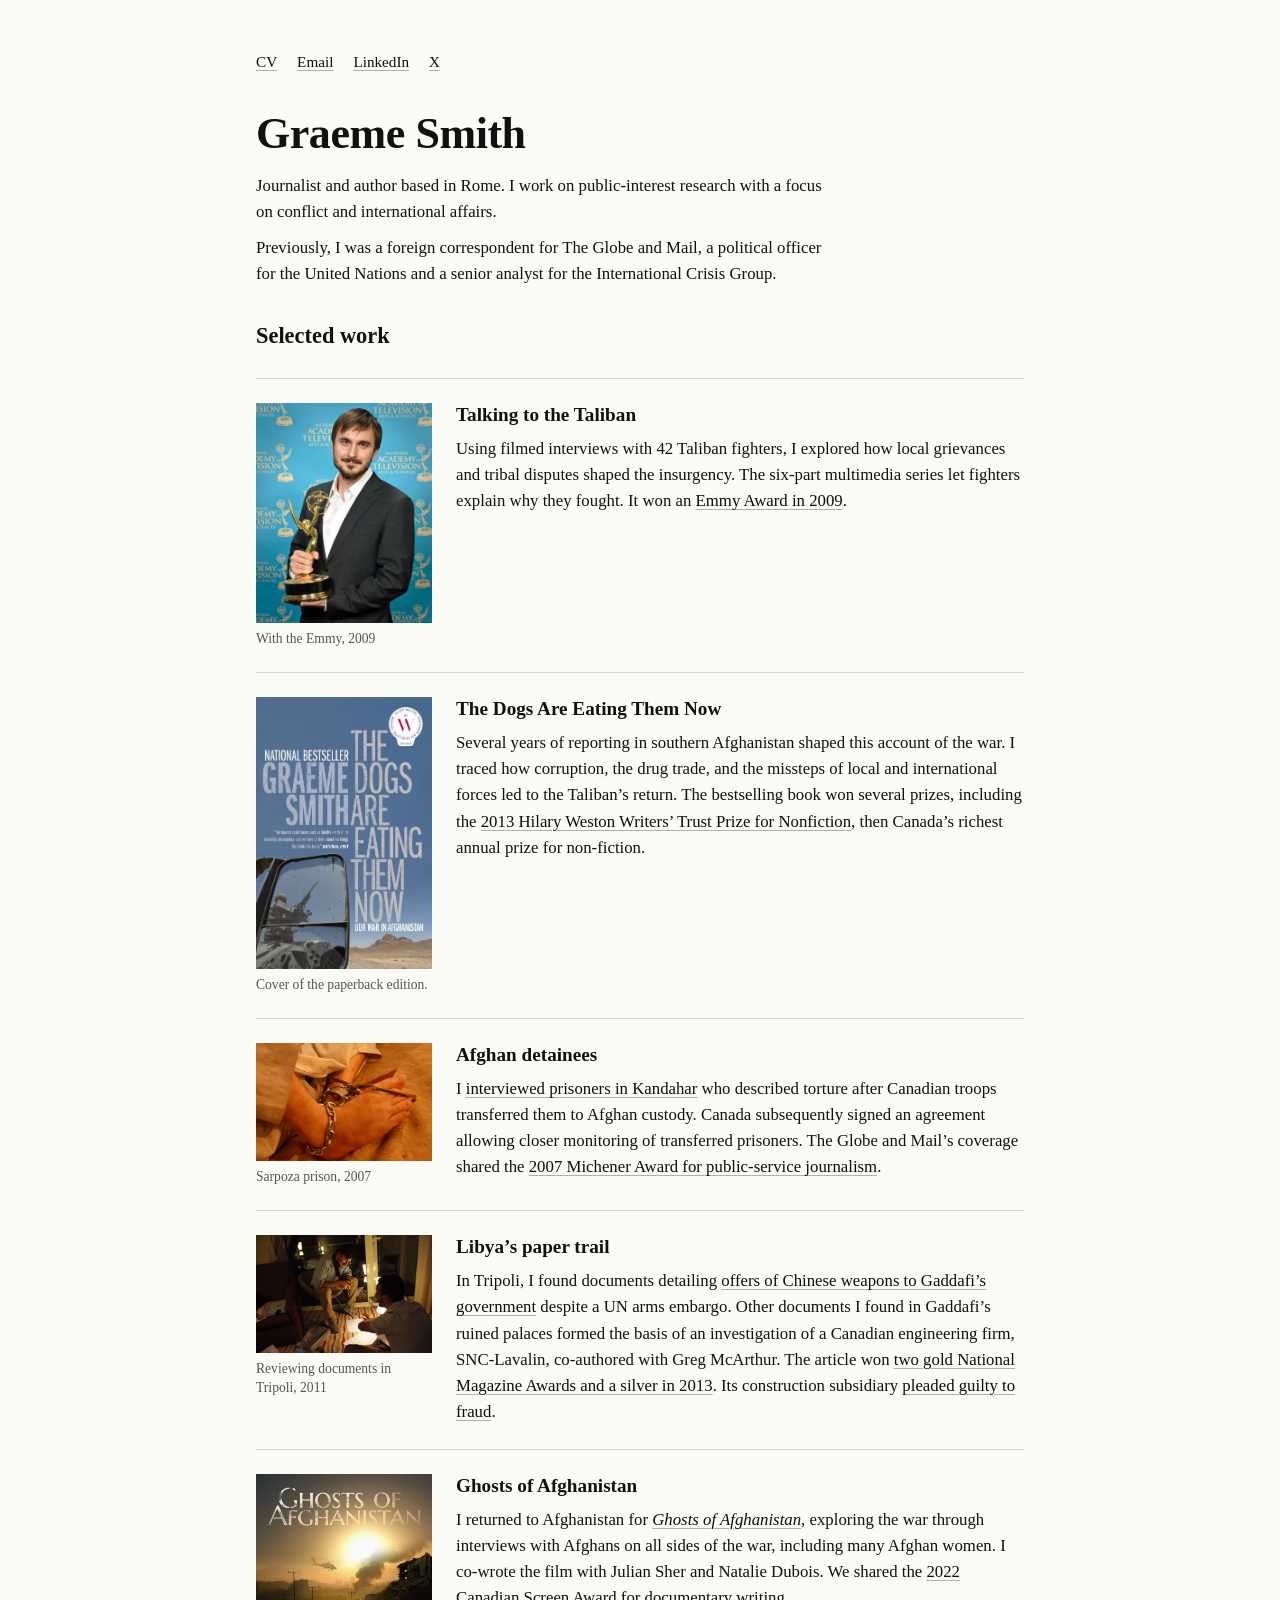
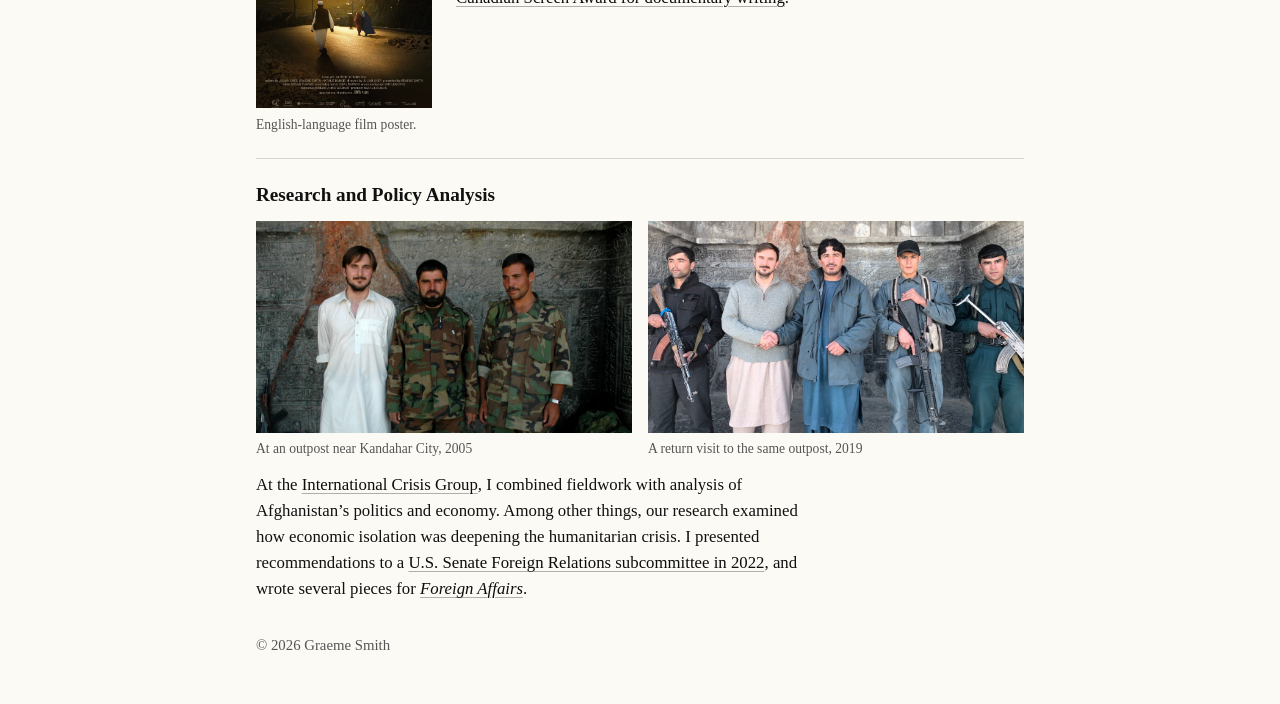
==== commit 69d21ba9: "Apply requested website copy and caption edits Unify photograph captions, preserve the film poster c" ====
--- a/index.html
+++ b/index.html
@@ -85,7 +85,7 @@
     }
     article > h3, article > .story { grid-column: 2; }
     article > figure, article > .photo-pair { grid-column: 1; grid-row: 1 / span 2; }
-    article + article {
+    .selected-work > article {
       border-top: 1px solid var(--line);
       margin-top: 1.5rem;
       padding-top: 1.5rem;
@@ -146,7 +146,7 @@
       article > h3 { margin-bottom: 0.75rem; }
       article > figure, article > .photo-pair { margin-bottom: 0.85rem; }
       .portrait, .book-cover, .film-poster { max-width: 160px; }
-      article + article { margin-top: 1.25rem; padding-top: 1.25rem; }
+      .selected-work > article { margin-top: 1.25rem; padding-top: 1.25rem; }
     }
     @media (max-width: 560px) {
       .photo-pair { grid-template-columns: 1fr; grid-template-areas: "before" "after"; gap: 0.85rem; }
@@ -175,9 +175,9 @@
         <h3 id="taliban-heading">Talking to the Taliban</h3>
         <figure class="portrait">
           <img src="images/graeme-smith-emmy-2009.jpg" width="400" height="500" alt="Graeme Smith holding the Emmy Award for Talking to the Taliban in 2009" decoding="async" />
-          <figcaption>With the Emmy, 2009.</figcaption>
-        </figure>
-        <p class="story">Using filmed interviews with 42 Taliban fighters, I explored how local and tribal disputes shaped the insurgency. The six-part Globe and Mail series let fighters explain why they fought. It won an <a href="https://www.torontomu.ca/content/dam/senate/senate-meetings/agenda/2009/20091103agenmin.pdf#page=10" aria-label="Emmy Award record (PDF)">Emmy Award in 2009</a>.</p>
+          <figcaption>With the Emmy, 2009</figcaption>
+        </figure>
+        <p class="story">Using filmed interviews with 42 Taliban fighters, I explored how local grievances and tribal disputes shaped the insurgency. The six-part multimedia series let fighters explain why they fought. It won an <a href="https://www.prnewswire.com/news-releases/the-globe-and-mail-nominated-for-emmy-award-for-online-series-inside-hamas-510481191.html">Emmy Award in 2009</a>.</p>
       </article>
 
       <article aria-labelledby="book-heading">
@@ -186,26 +186,27 @@
           <a href="https://www.penguinrandomhouse.com/books/675215/the-dogs-are-eating-them-now-by-graeme-smith/">
             <img src="images/the-dogs-are-eating-them-now-cover.jpg" width="778" height="1200" alt="Cover of The Dogs Are Eating Them Now: Our War in Afghanistan, by Graeme Smith" loading="lazy" decoding="async" />
           </a>
-        </figure>
-        <p class="story">Years of reporting in southern Afghanistan shaped this account of the war. I traced how corruption, local rivalries and the drug trade undermined the international mission. The book won the <a href="https://www.writerstrust.com/authors/graeme-smith">2013 Hilary Weston Writers’ Trust Prize for Nonfiction</a>, then Canada’s richest annual prize for non-fiction.</p>
+          <figcaption>Cover of the paperback edition.</figcaption>
+        </figure>
+        <p class="story">Several years of reporting in southern Afghanistan shaped this account of the war. I traced how corruption, the drug trade, and the missteps of local and international forces led to the Taliban’s return. The bestselling book won several prizes, including the <a href="https://www.writerstrust.com/authors/graeme-smith">2013 Hilary Weston Writers’ Trust Prize for Nonfiction</a>, then Canada’s richest annual prize for non-fiction.</p>
       </article>
 
       <article aria-labelledby="detainees-heading">
         <h3 id="detainees-heading">Afghan detainees</h3>
         <figure>
           <img src="images/sarpoza-prison-2007.jpg" width="2048" height="1370" alt="Chained ankles at Sarpoza prison in 2007" loading="lazy" decoding="async" />
-          <figcaption>Sarpoza prison, 2007.</figcaption>
-        </figure>
-        <p class="story">I <a href="https://rabble.ca/general/reporting-torture-afghanistan/">interviewed prisoners in Kandahar</a> who described torture after Canadian troops transferred them to Afghan custody. Canada subsequently signed an agreement allowing closer monitoring of transferred prisoners. The Globe and Mail’s coverage shared the <a href="https://www.michenerawards.ca/the-michener-award/info/">2007 Michener Award for public-service journalism</a> with La Presse.</p>
+          <figcaption>Sarpoza prison, 2007</figcaption>
+        </figure>
+        <p class="story">I <a href="https://rabble.ca/general/reporting-torture-afghanistan/">interviewed prisoners in Kandahar</a> who described torture after Canadian troops transferred them to Afghan custody. Canada subsequently signed an agreement allowing closer monitoring of transferred prisoners. The Globe and Mail’s coverage shared the <a href="https://www.michenerawards.ca/the-michener-award/info/">2007 Michener Award for public-service journalism</a>.</p>
       </article>
 
       <article aria-labelledby="libya-heading">
         <h3 id="libya-heading">Libya’s paper trail</h3>
         <figure>
           <img src="images/graeme-smith-tripoli-2011.jpg" width="2048" height="1365" alt="Graeme Smith examining documents while reporting in Tripoli in 2011" loading="lazy" decoding="async" />
-          <figcaption>Reviewing documents from the former Gaddafi regime. Tripoli, 2011.</figcaption>
-        </figure>
-        <p class="story">In Tripoli, I found documents detailing <a href="https://www.abc.net.au/worldtoday/archive/articles/2011/09/06/s3310943.htm">offers of Chinese weapons to Gaddafi’s government</a> despite a UN arms embargo. With Greg McArthur, I also investigated SNC-Lavalin’s business in Libya for <cite>Building with the Brigadier</cite>. The feature won <a href="https://magazine-awards.com/en/2013/06/07/announcing-the-winners-of-the-36th-national-magazine-awards/">two gold National Magazine Awards and a silver in 2013</a>.</p>
+          <figcaption>Reviewing documents in Tripoli, 2011</figcaption>
+        </figure>
+        <p class="story">In Tripoli, I found documents detailing <a href="https://www.abc.net.au/worldtoday/archive/articles/2011/09/06/s3310943.htm">offers of Chinese weapons to Gaddafi’s government</a> despite a UN arms embargo. Other documents I found in Gaddafi’s ruined palaces formed the basis of an investigation of a Canadian engineering firm, SNC-Lavalin, co-authored with Greg McArthur. The article won <a href="https://magazine-awards.com/en/2013/06/07/announcing-the-winners-of-the-36th-national-magazine-awards/">two gold National Magazine Awards and a silver in 2013</a>. Its construction subsidiary <a href="https://www.bbc.com/news/world-us-canada-50751905">pleaded guilty to fraud</a>.</p>
       </article>
 
       <article aria-labelledby="ghosts-heading">
@@ -214,7 +215,7 @@
           <img src="images/ghosts-of-afghanistan-poster.webp" width="2500" height="3333" alt="English-language poster for Ghosts of Afghanistan" loading="lazy" decoding="async" />
           <figcaption>English-language film poster.</figcaption>
         </figure>
-        <p class="story">I returned to Afghanistan for <a href="https://javafilms.fr/film/ghosts-of-afghanistan/"><cite>Ghosts of Afghanistan</cite></a>, exploring the war through interviews with officials, Taliban leaders and women. I co-wrote the film with Julian Sher and Natalie Dubois. We shared the <a href="https://tvo.me/tvo-and-tvokids-earn-major-honours-at-2022-canadian-screen-awards/">2022 Canadian Screen Award for documentary writing</a>.</p>
+        <p class="story">I returned to Afghanistan for <a href="https://javafilms.fr/film/ghosts-of-afghanistan/"><cite>Ghosts of Afghanistan</cite></a>, exploring the war through interviews with Afghans on all sides of the war, including many Afghan women. I co-wrote the film with Julian Sher and Natalie Dubois. We shared the <a href="https://tvo.me/tvo-and-tvokids-earn-major-honours-at-2022-canadian-screen-awards/">2022 Canadian Screen Award for documentary writing</a>.</p>
       </article>
 
       <article class="research-entry" aria-labelledby="research-heading">
@@ -224,16 +225,16 @@
             <div class="photo-frame">
               <img src="images/graeme-smith-kandahar-2005.jpg" width="2048" height="1204" alt="Graeme Smith with men at a military outpost on the western outskirts of Kandahar city in 2005" loading="lazy" decoding="async" />
             </div>
-            <figcaption>2005, at an outpost near Kandahar City</figcaption>
+            <figcaption>At an outpost near Kandahar City, 2005</figcaption>
           </figure>
           <figure class="photo-after">
             <div class="photo-frame">
               <img src="images/graeme-smith-kandahar-2019.jpg" width="2048" height="1536" alt="Graeme Smith revisiting the same military outpost in Kandahar in 2019" loading="lazy" decoding="async" />
             </div>
-            <figcaption>2019, a return visit to the same outpost.</figcaption>
+            <figcaption>A return visit to the same outpost, 2019</figcaption>
           </figure>
         </div>
-        <p class="story">At <a href="https://www.crisisgroup.org/who-we-are/people/graeme-smith">International Crisis Group</a>, I combined fieldwork with analysis of Afghanistan’s politics and economy. Our research examined how economic isolation was deepening the humanitarian crisis. I presented recommendations to a <a href="https://www.foreign.senate.gov/imo/media/doc/020922_Smith_Testimony.pdf" aria-label="Written testimony to the U.S. Senate Foreign Relations subcommittee (PDF)">U.S. Senate Foreign Relations subcommittee in 2022</a>.</p>
+        <p class="story">At the <a href="https://www.crisisgroup.org/who-we-are/people/graeme-smith">International Crisis Group</a>, I combined fieldwork with analysis of Afghanistan’s politics and economy. Among other things, our research examined how economic isolation was deepening the humanitarian crisis. I presented recommendations to a <a href="https://www.foreign.senate.gov/imo/media/doc/020922_Smith_Testimony.pdf" aria-label="Written testimony to the U.S. Senate Foreign Relations subcommittee (PDF)">U.S. Senate Foreign Relations subcommittee in 2022</a>, and wrote several pieces for <a href="https://www.foreignaffairs.com/authors/graeme-smith"><cite>Foreign Affairs</cite></a>.</p>
       </article>
     </section>
 
@@ -248,3 +249,4 @@
 </body>
 </html>
 
+
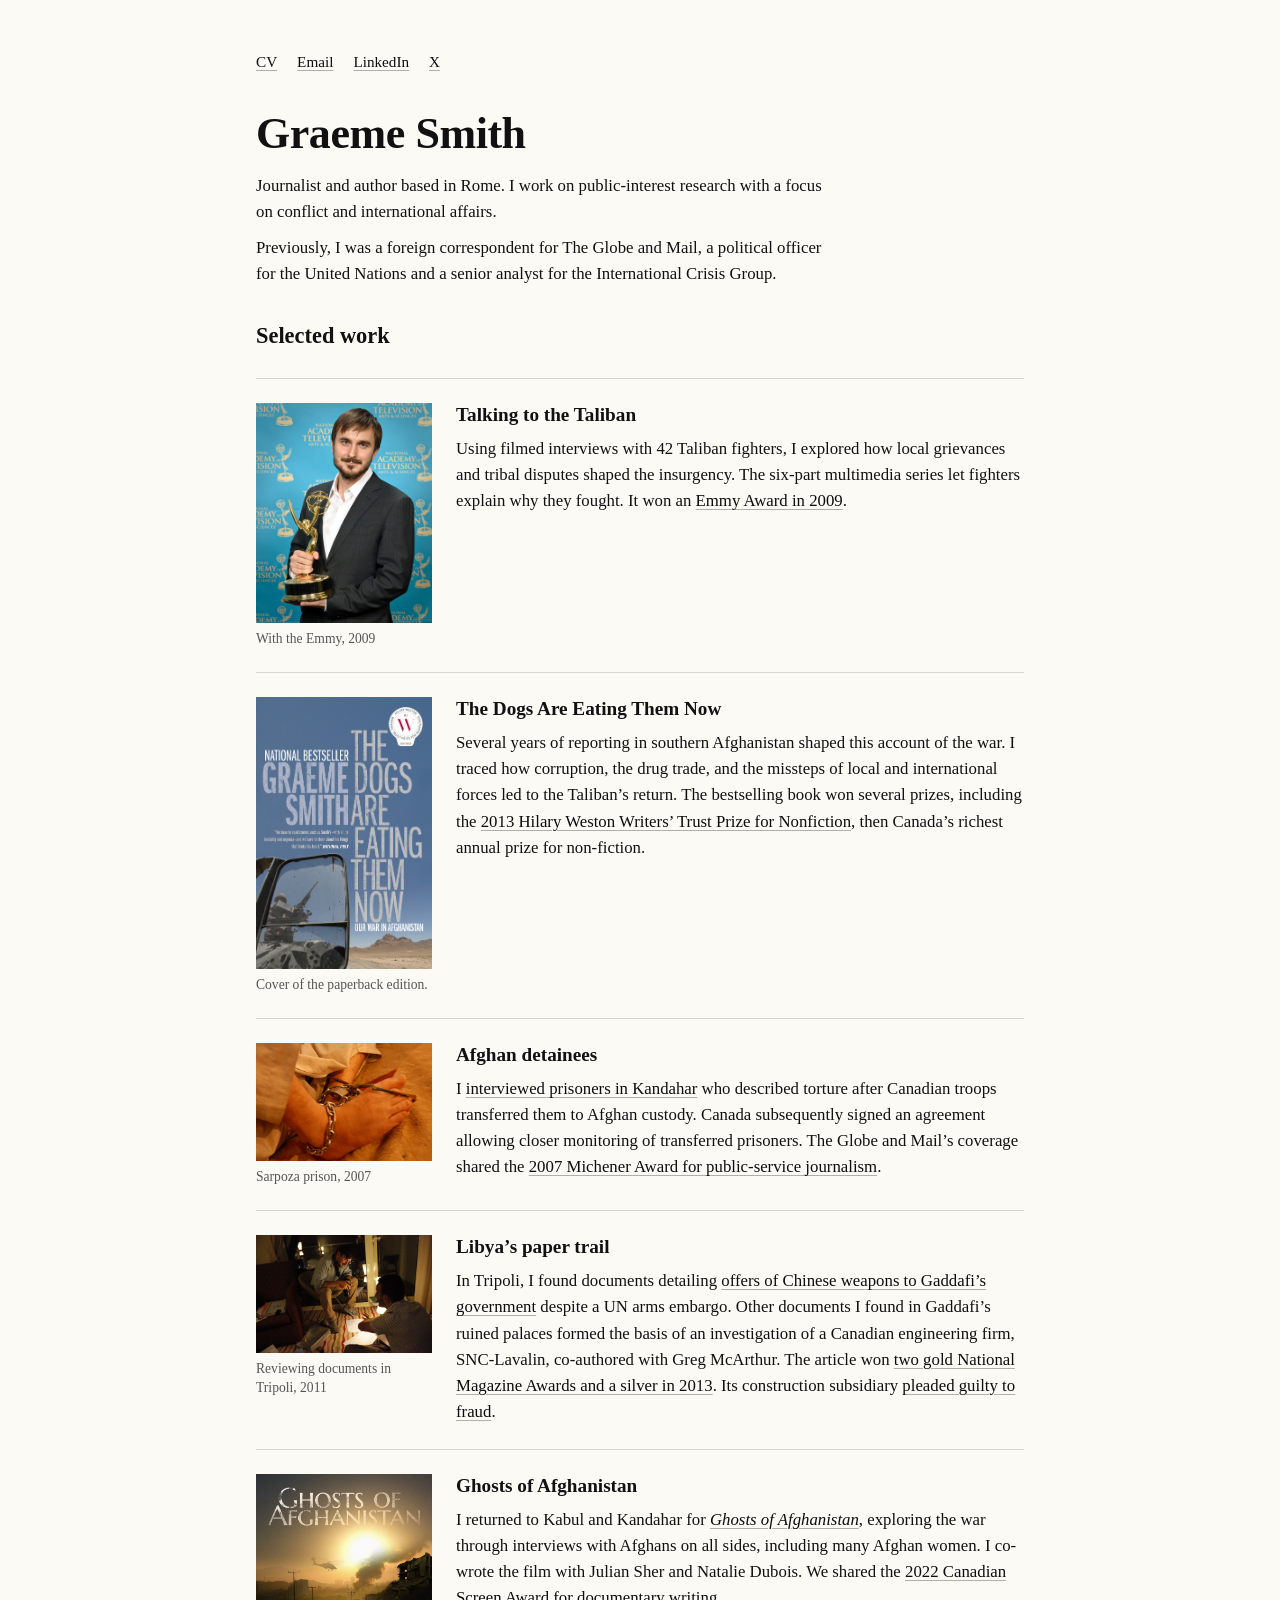
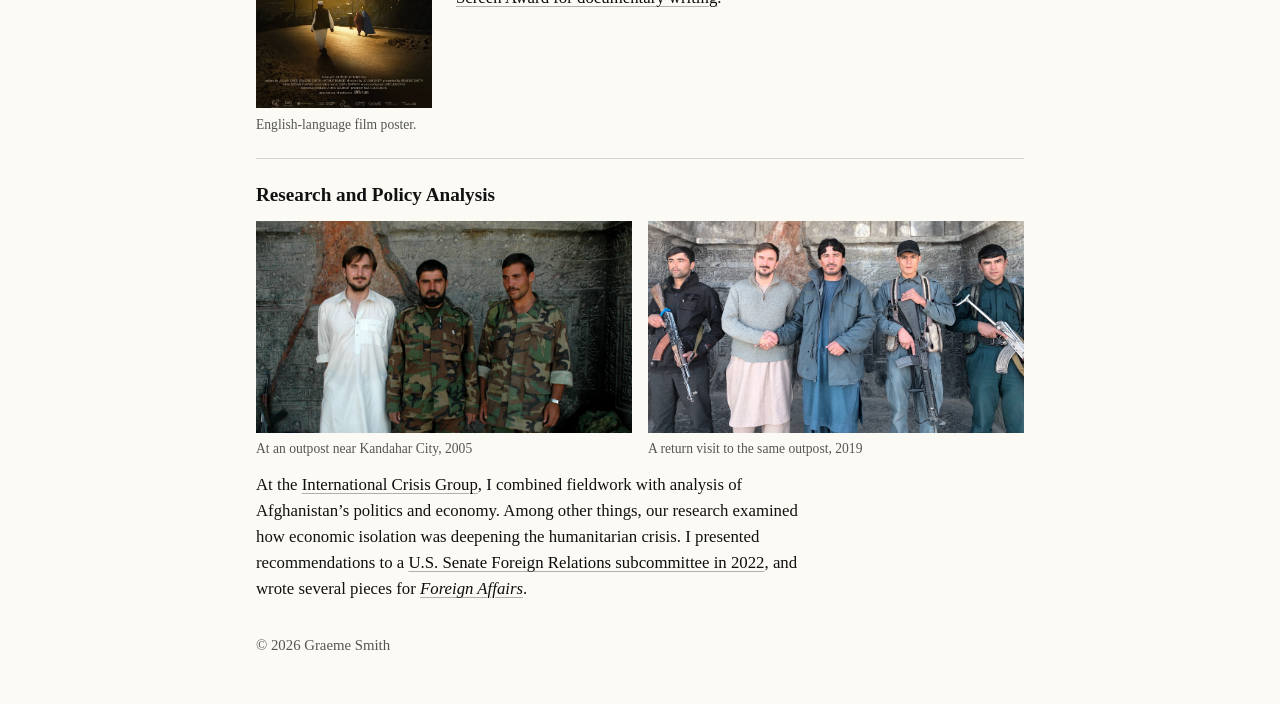
==== commit 4ceb229b: "Refine Ghosts of Afghanistan introduction Name Kabul and Kandahar and remove the repeated phrase fro" ====
--- a/index.html
+++ b/index.html
@@ -215,7 +215,7 @@
           <img src="images/ghosts-of-afghanistan-poster.webp" width="2500" height="3333" alt="English-language poster for Ghosts of Afghanistan" loading="lazy" decoding="async" />
           <figcaption>English-language film poster.</figcaption>
         </figure>
-        <p class="story">I returned to Afghanistan for <a href="https://javafilms.fr/film/ghosts-of-afghanistan/"><cite>Ghosts of Afghanistan</cite></a>, exploring the war through interviews with Afghans on all sides of the war, including many Afghan women. I co-wrote the film with Julian Sher and Natalie Dubois. We shared the <a href="https://tvo.me/tvo-and-tvokids-earn-major-honours-at-2022-canadian-screen-awards/">2022 Canadian Screen Award for documentary writing</a>.</p>
+        <p class="story">I returned to Kabul and Kandahar for <a href="https://javafilms.fr/film/ghosts-of-afghanistan/"><cite>Ghosts of Afghanistan</cite></a>, exploring the war through interviews with Afghans on all sides, including many Afghan women. I co-wrote the film with Julian Sher and Natalie Dubois. We shared the <a href="https://tvo.me/tvo-and-tvokids-earn-major-honours-at-2022-canadian-screen-awards/">2022 Canadian Screen Award for documentary writing</a>.</p>
       </article>
 
       <article class="research-entry" aria-labelledby="research-heading">
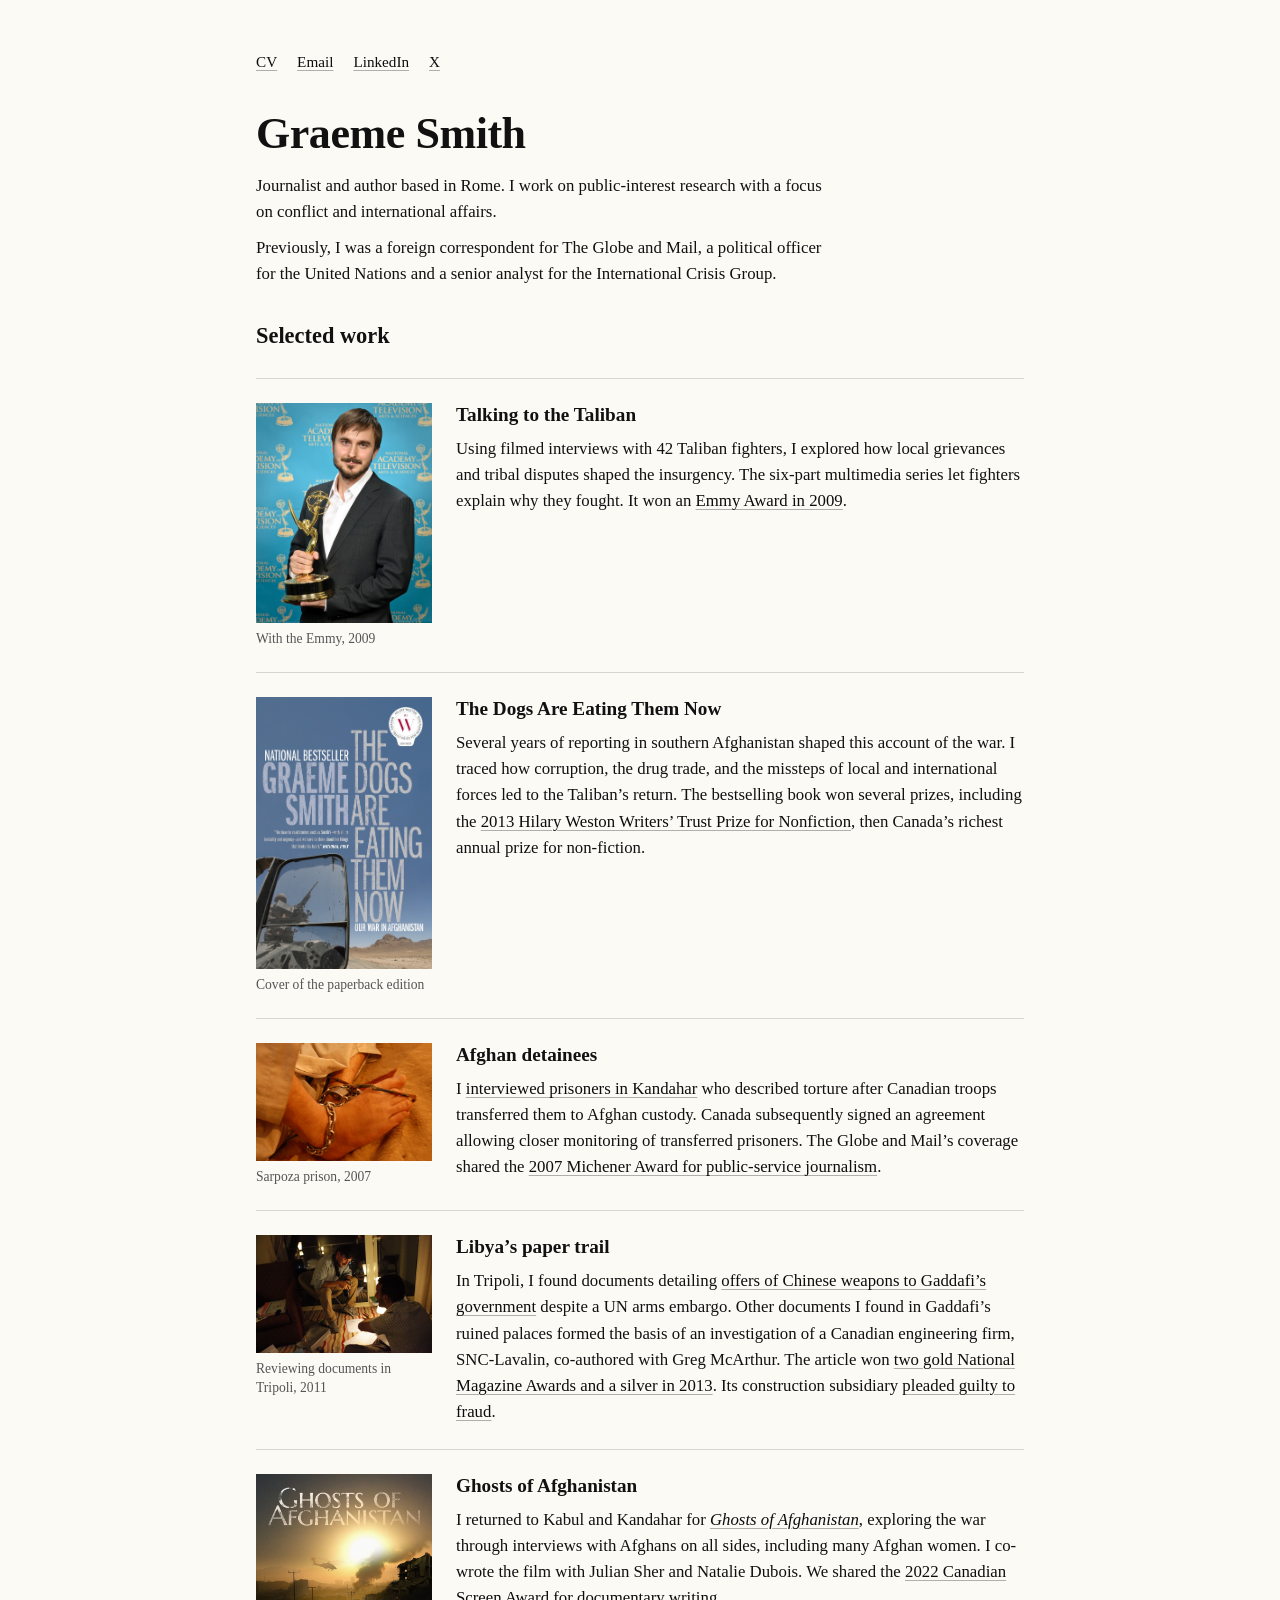
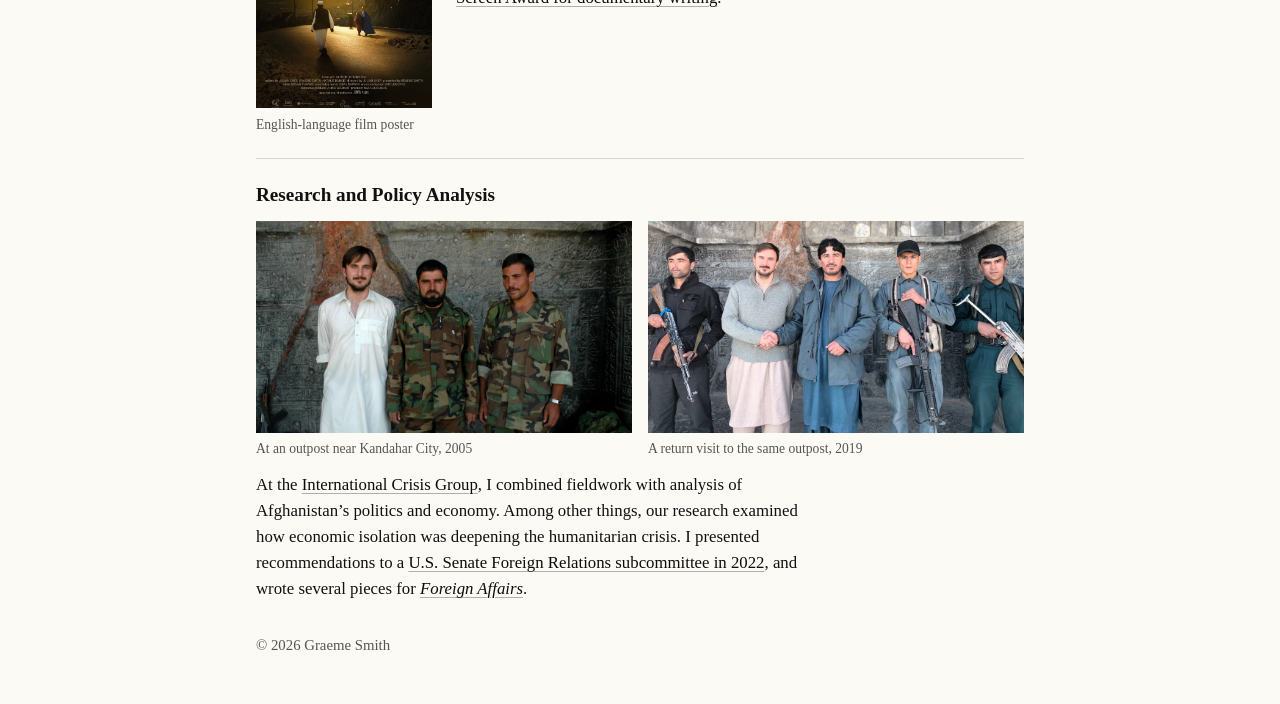
==== commit a94cb603: "Remove final periods from cover and poster captions" ====
--- a/index.html
+++ b/index.html
@@ -186,7 +186,7 @@
           <a href="https://www.penguinrandomhouse.com/books/675215/the-dogs-are-eating-them-now-by-graeme-smith/">
             <img src="images/the-dogs-are-eating-them-now-cover.jpg" width="778" height="1200" alt="Cover of The Dogs Are Eating Them Now: Our War in Afghanistan, by Graeme Smith" loading="lazy" decoding="async" />
           </a>
-          <figcaption>Cover of the paperback edition.</figcaption>
+          <figcaption>Cover of the paperback edition</figcaption>
         </figure>
         <p class="story">Several years of reporting in southern Afghanistan shaped this account of the war. I traced how corruption, the drug trade, and the missteps of local and international forces led to the Taliban’s return. The bestselling book won several prizes, including the <a href="https://www.writerstrust.com/authors/graeme-smith">2013 Hilary Weston Writers’ Trust Prize for Nonfiction</a>, then Canada’s richest annual prize for non-fiction.</p>
       </article>
@@ -213,7 +213,7 @@
         <h3 id="ghosts-heading">Ghosts of Afghanistan</h3>
         <figure class="film-poster">
           <img src="images/ghosts-of-afghanistan-poster.webp" width="2500" height="3333" alt="English-language poster for Ghosts of Afghanistan" loading="lazy" decoding="async" />
-          <figcaption>English-language film poster.</figcaption>
+          <figcaption>English-language film poster</figcaption>
         </figure>
         <p class="story">I returned to Kabul and Kandahar for <a href="https://javafilms.fr/film/ghosts-of-afghanistan/"><cite>Ghosts of Afghanistan</cite></a>, exploring the war through interviews with Afghans on all sides, including many Afghan women. I co-wrote the film with Julian Sher and Natalie Dubois. We shared the <a href="https://tvo.me/tvo-and-tvokids-earn-major-honours-at-2022-canadian-screen-awards/">2022 Canadian Screen Award for documentary writing</a>.</p>
       </article>
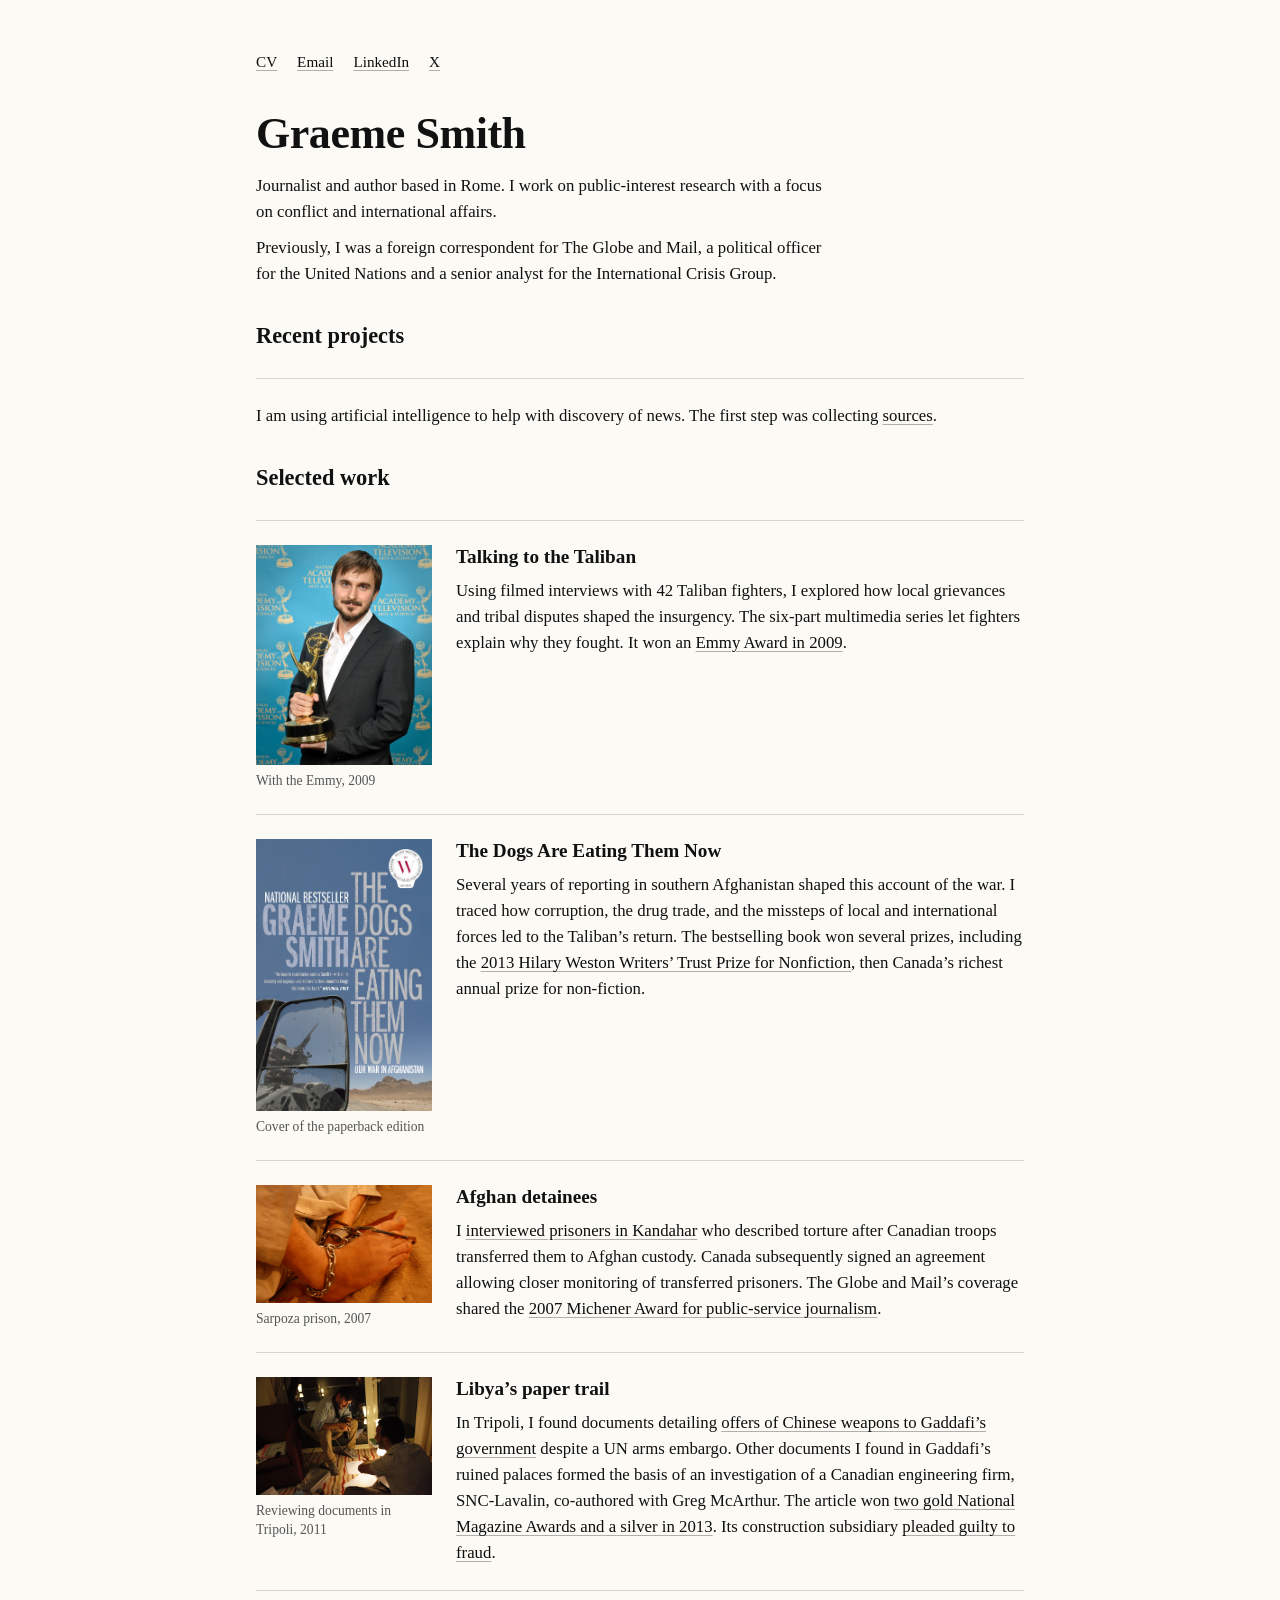
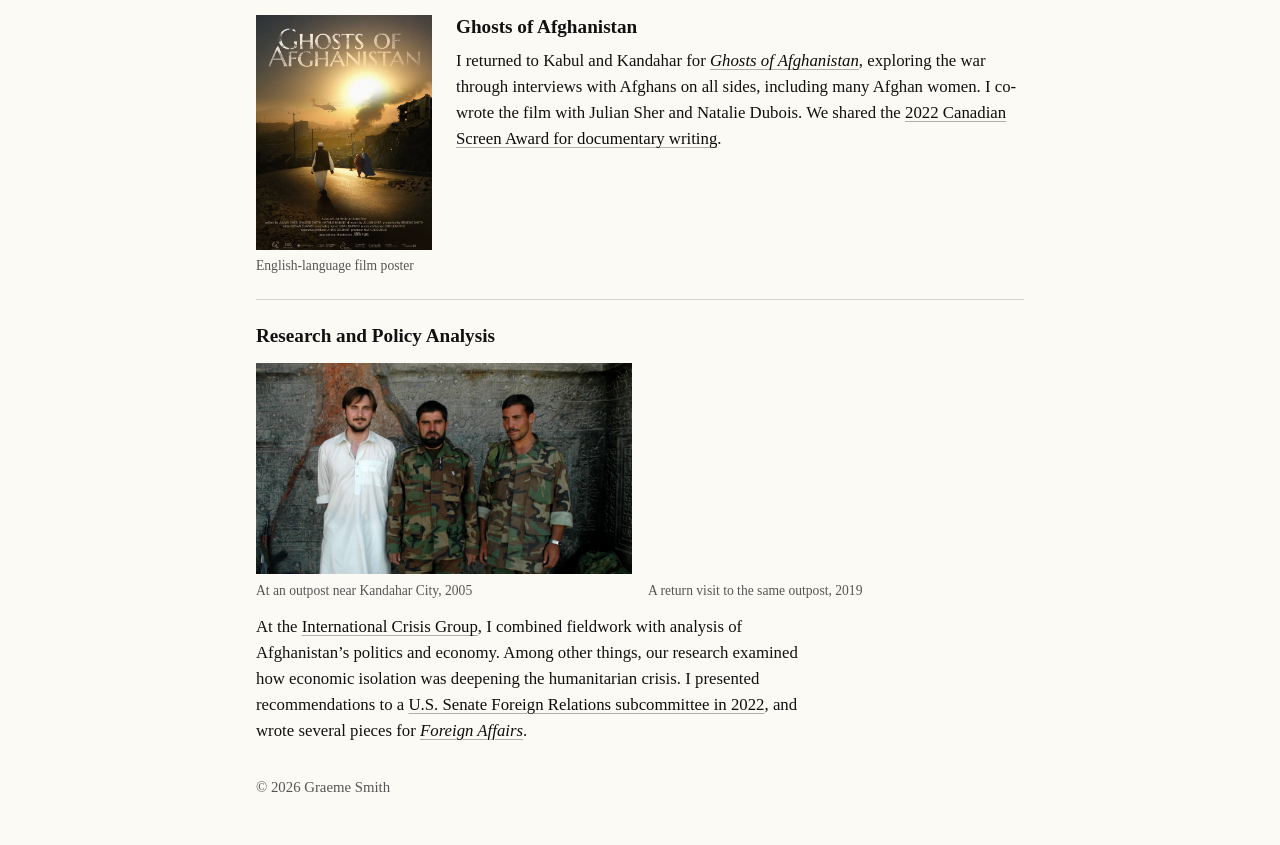
==== commit 8fe6b8c2: "Add Recent projects with a link to Rabbit" ====
--- a/index.html
+++ b/index.html
@@ -63,7 +63,7 @@
     }
     .bio { max-width: 68ch; margin: 0; font-size: 1.05rem; }
     .bio + .bio { margin-top: 0.65rem; }
-    .selected-work { margin-top: 2rem; }
+    .selected-work, .recent-projects { margin-top: 2rem; }
     h2 {
       font-weight: 600;
       font-size: 1.4rem;
@@ -85,7 +85,7 @@
     }
     article > h3, article > .story { grid-column: 2; }
     article > figure, article > .photo-pair { grid-column: 1; grid-row: 1 / span 2; }
-    .selected-work > article {
+    .selected-work > article, .recent-projects > .story {
       border-top: 1px solid var(--line);
       margin-top: 1.5rem;
       padding-top: 1.5rem;
@@ -141,12 +141,12 @@
     @media (max-width: 640px) {
       .wrap { padding: 1rem 1.25rem 1.5rem; }
       header nav { margin-bottom: 1rem; }
-      .selected-work { margin-top: 1.5rem; }
+      .selected-work, .recent-projects { margin-top: 1.5rem; }
       article { display: block; }
       article > h3 { margin-bottom: 0.75rem; }
       article > figure, article > .photo-pair { margin-bottom: 0.85rem; }
       .portrait, .book-cover, .film-poster { max-width: 160px; }
-      .selected-work > article { margin-top: 1.25rem; padding-top: 1.25rem; }
+      .selected-work > article, .recent-projects > .story { margin-top: 1.25rem; padding-top: 1.25rem; }
     }
     @media (max-width: 560px) {
       .photo-pair { grid-template-columns: 1fr; grid-template-areas: "before" "after"; gap: 0.85rem; }
@@ -167,6 +167,11 @@
     <h1>Graeme Smith</h1>
     <p class="bio">Journalist and author based in Rome. I work on public-interest research with a focus on conflict and international affairs.</p>
     <p class="bio">Previously, I was a foreign correspondent for The Globe and Mail, a political officer for the United Nations and a senior analyst for the International Crisis Group.</p>
+
+    <section class="recent-projects" id="recent-projects" aria-labelledby="projects-heading">
+      <h2 id="projects-heading">Recent projects</h2>
+      <p class="story">I am using artificial intelligence to help with discovery of news. The first step was collecting <a href="/rabbit/">sources</a>.</p>
+    </section>
 
     <section class="selected-work" id="selected-work" aria-labelledby="work-heading">
       <h2 id="work-heading">Selected work</h2>
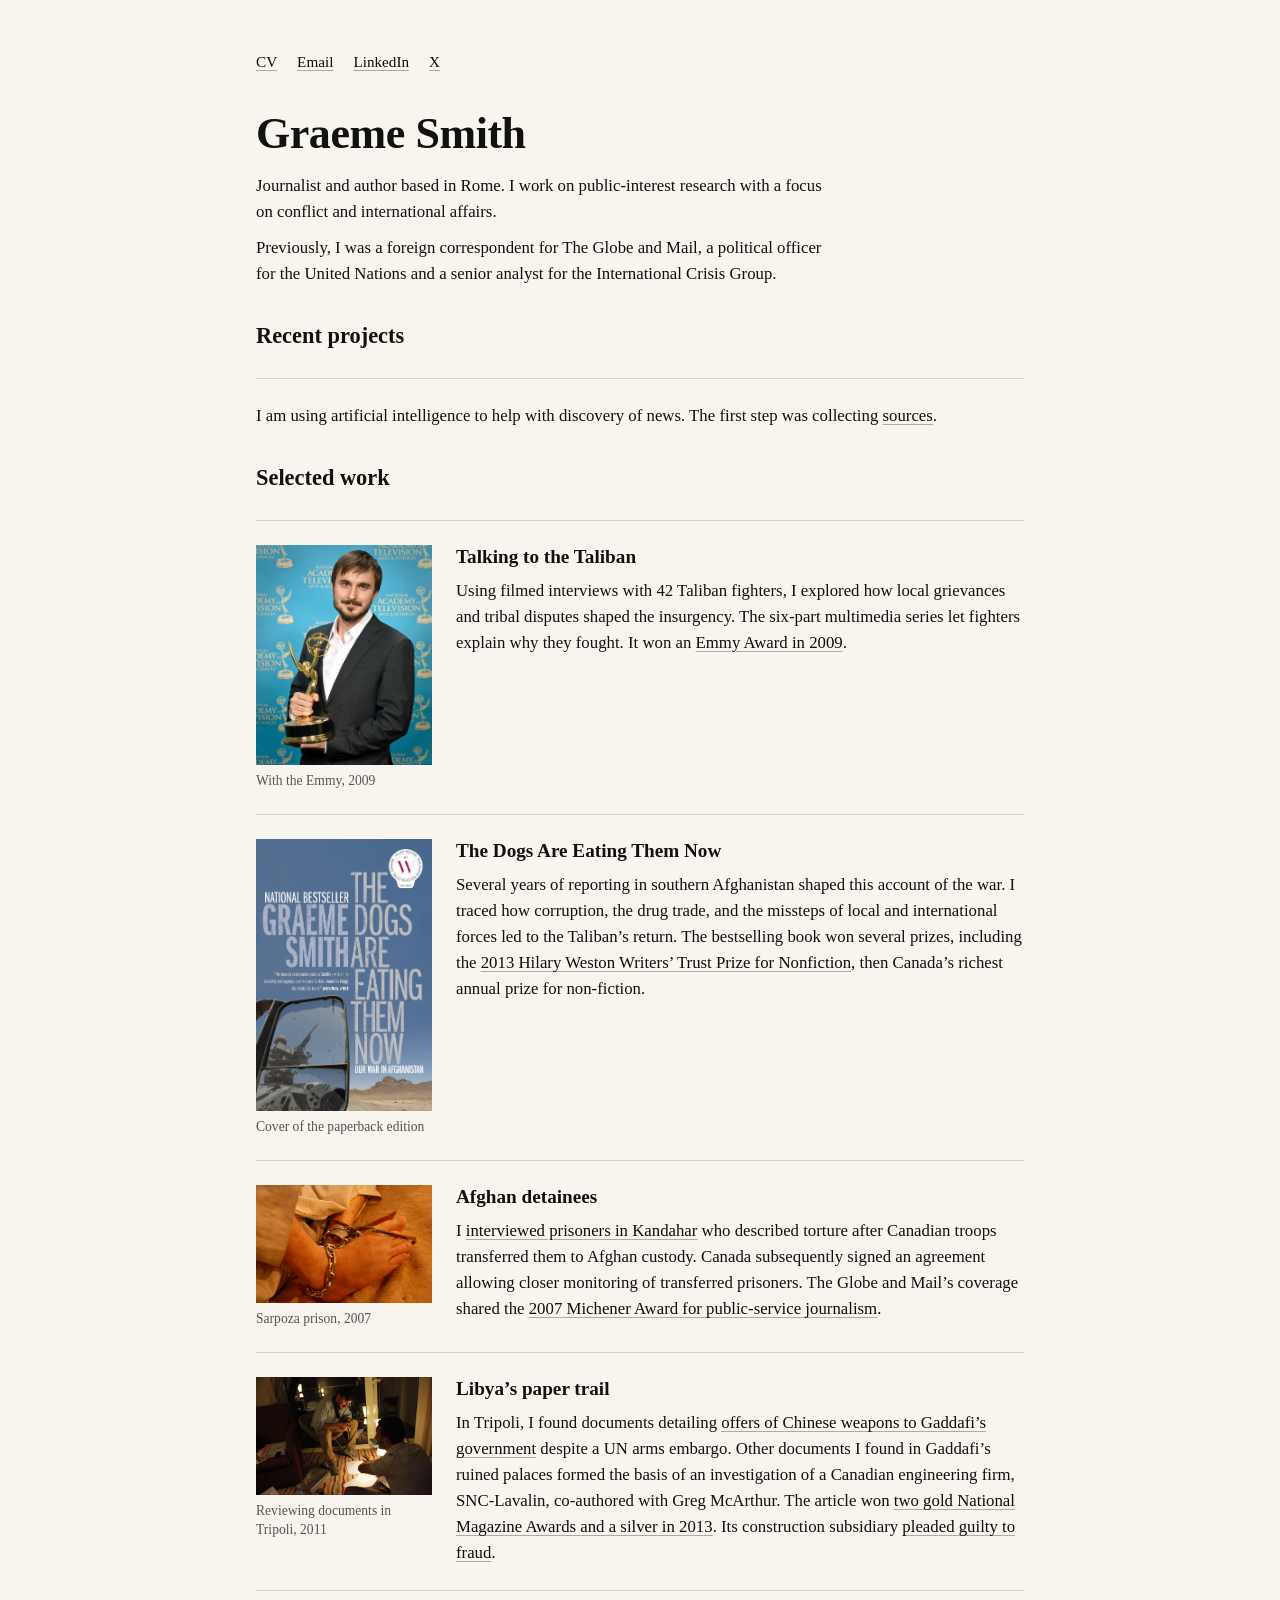
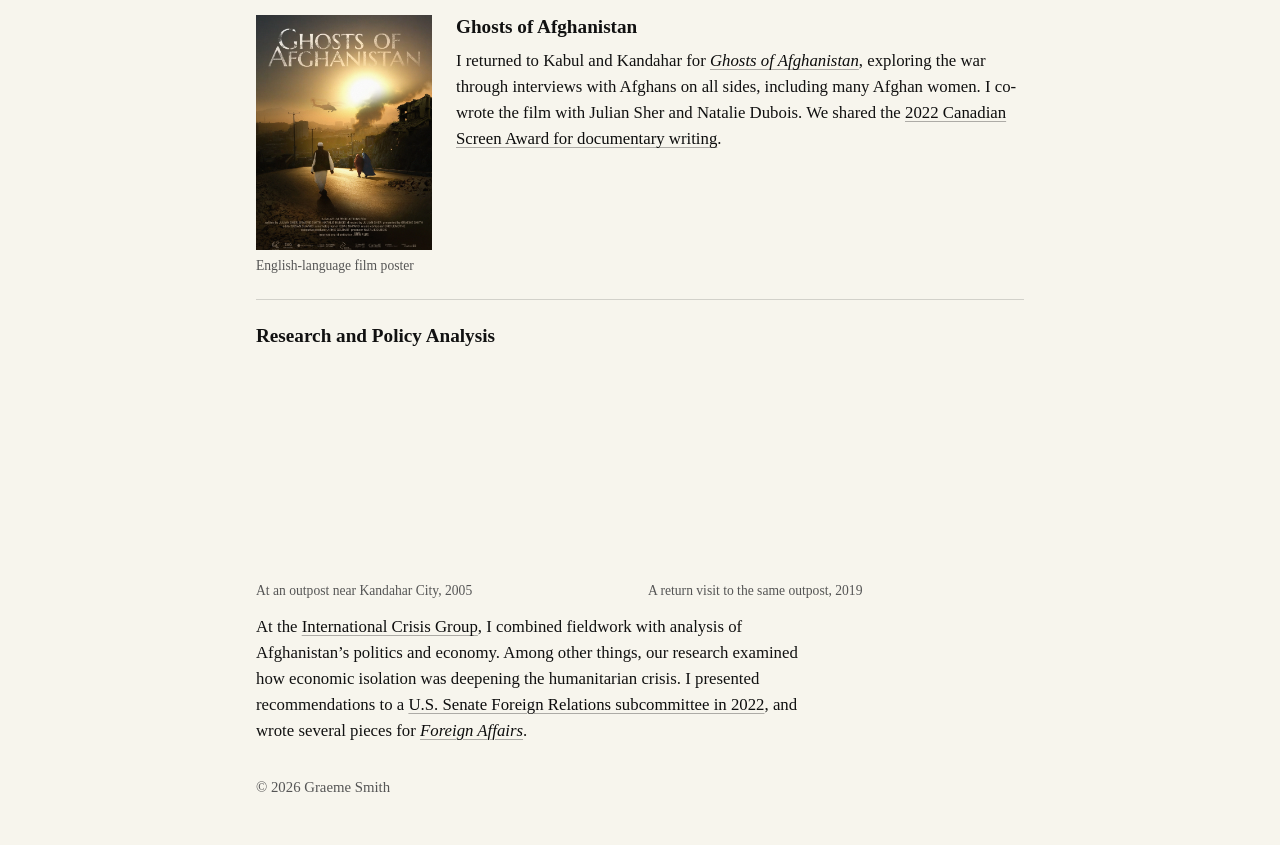
==== commit ce78f3bd: "Match the bio background to Rabbit" ====
--- a/index.html
+++ b/index.html
@@ -11,7 +11,7 @@
   <meta property="og:url" content="https://graemesmith.com/" />
   <style>
     :root {
-      --bg: #FBFAF5;
+      --bg: #f7f5ed;
       --fg: #111111;
       --muted: #555555;
       --link: #0d0d0d;
